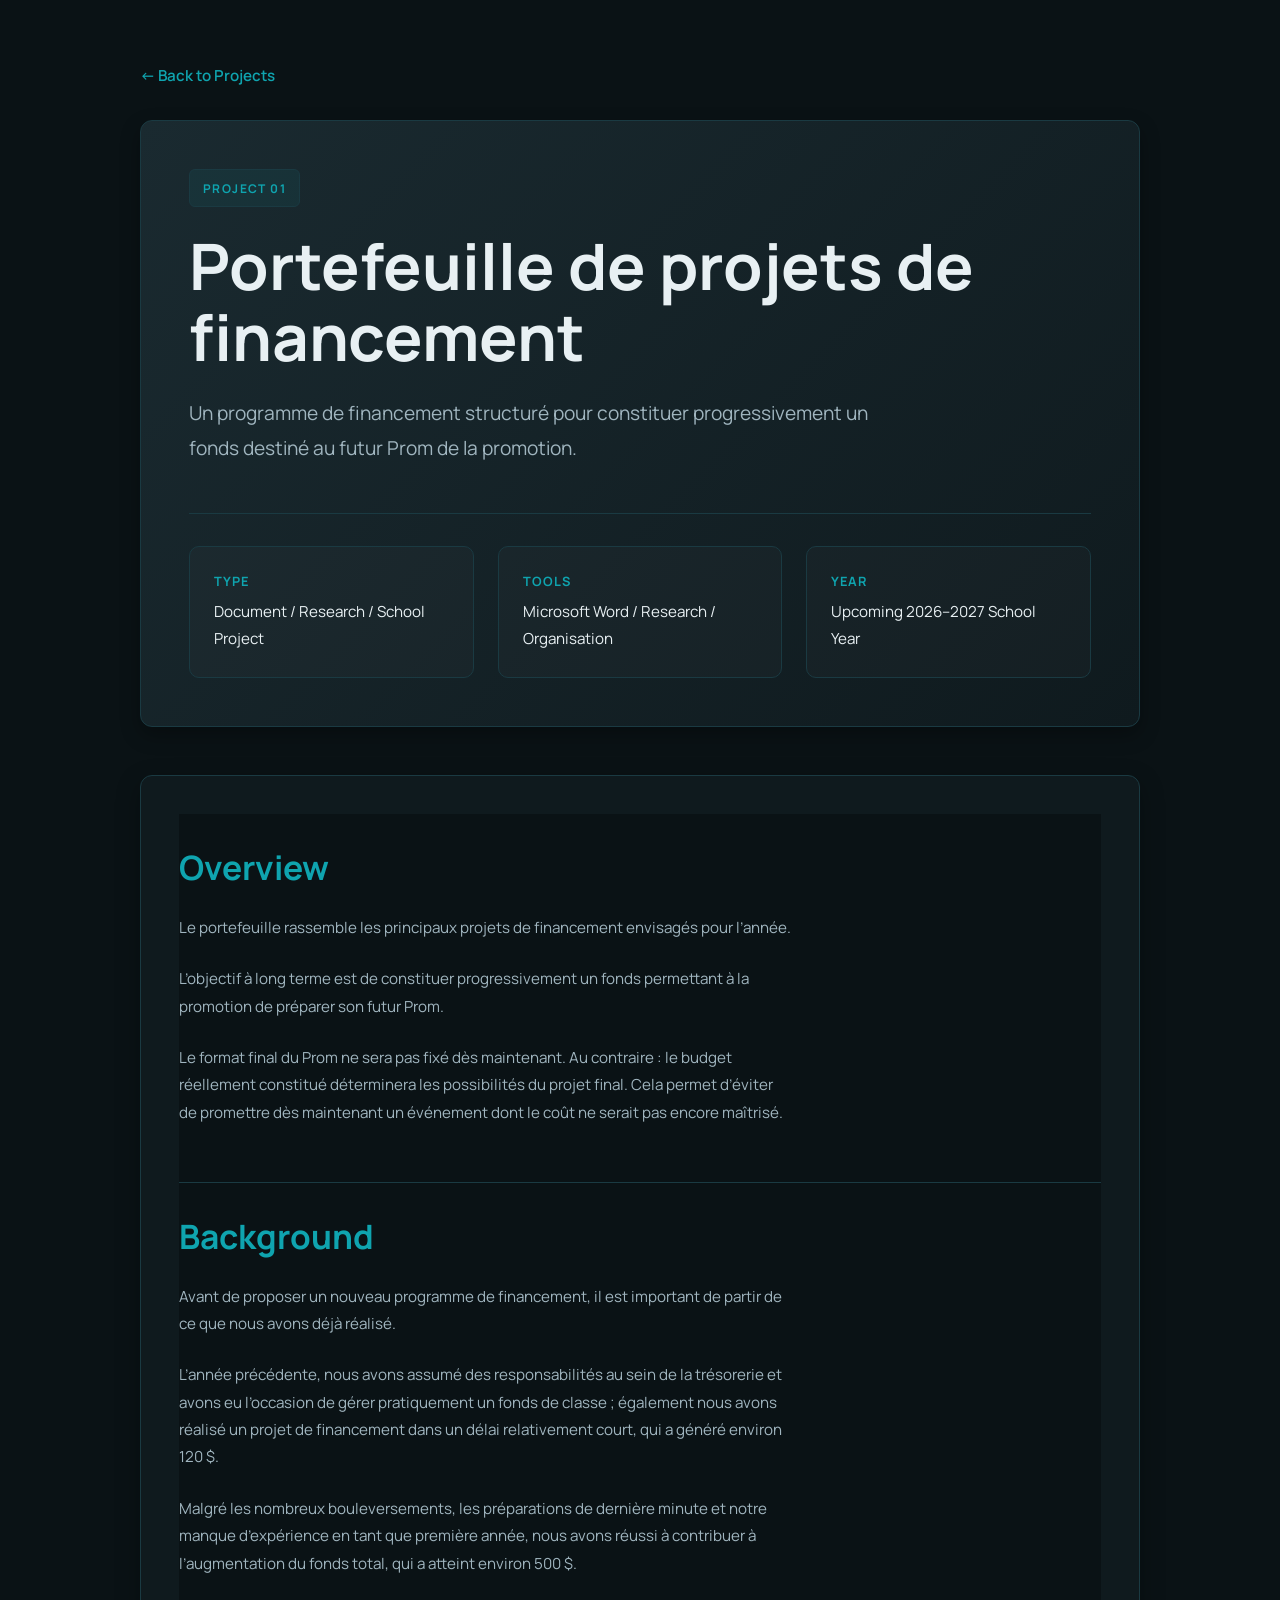
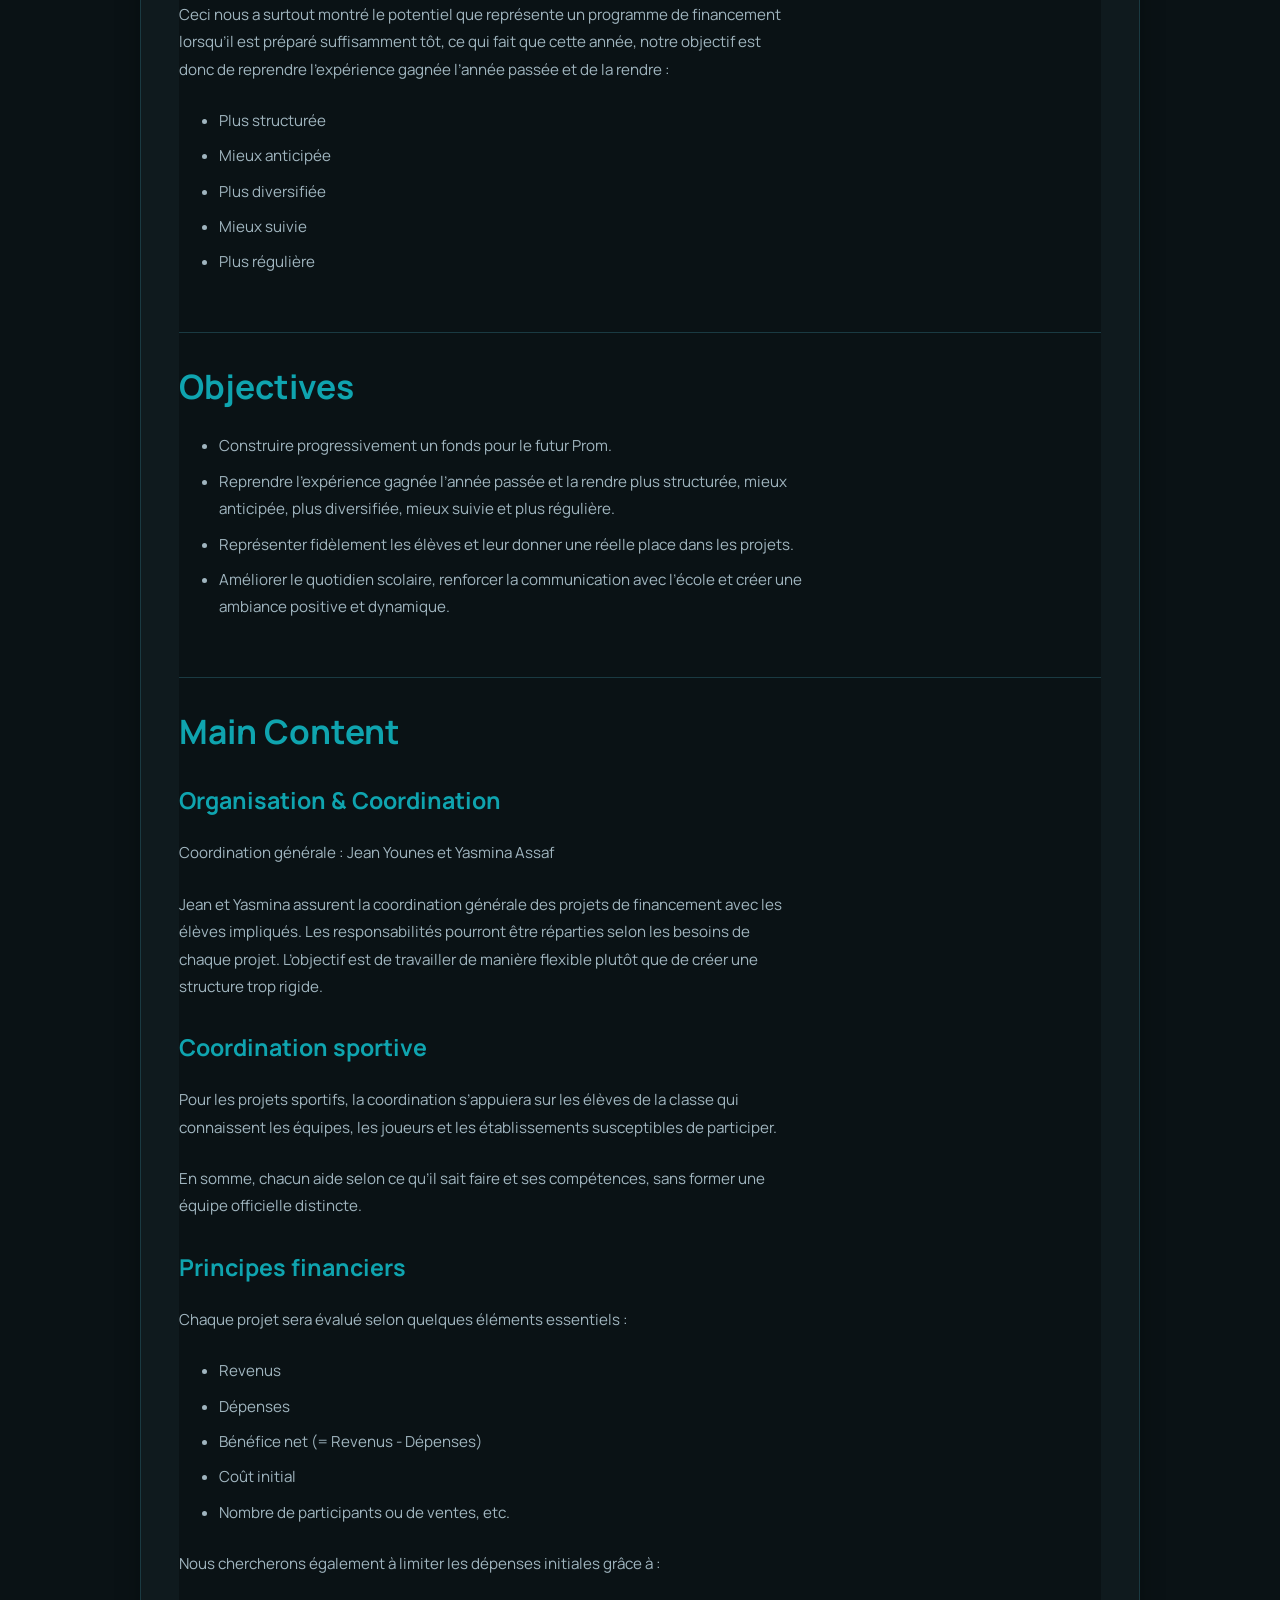
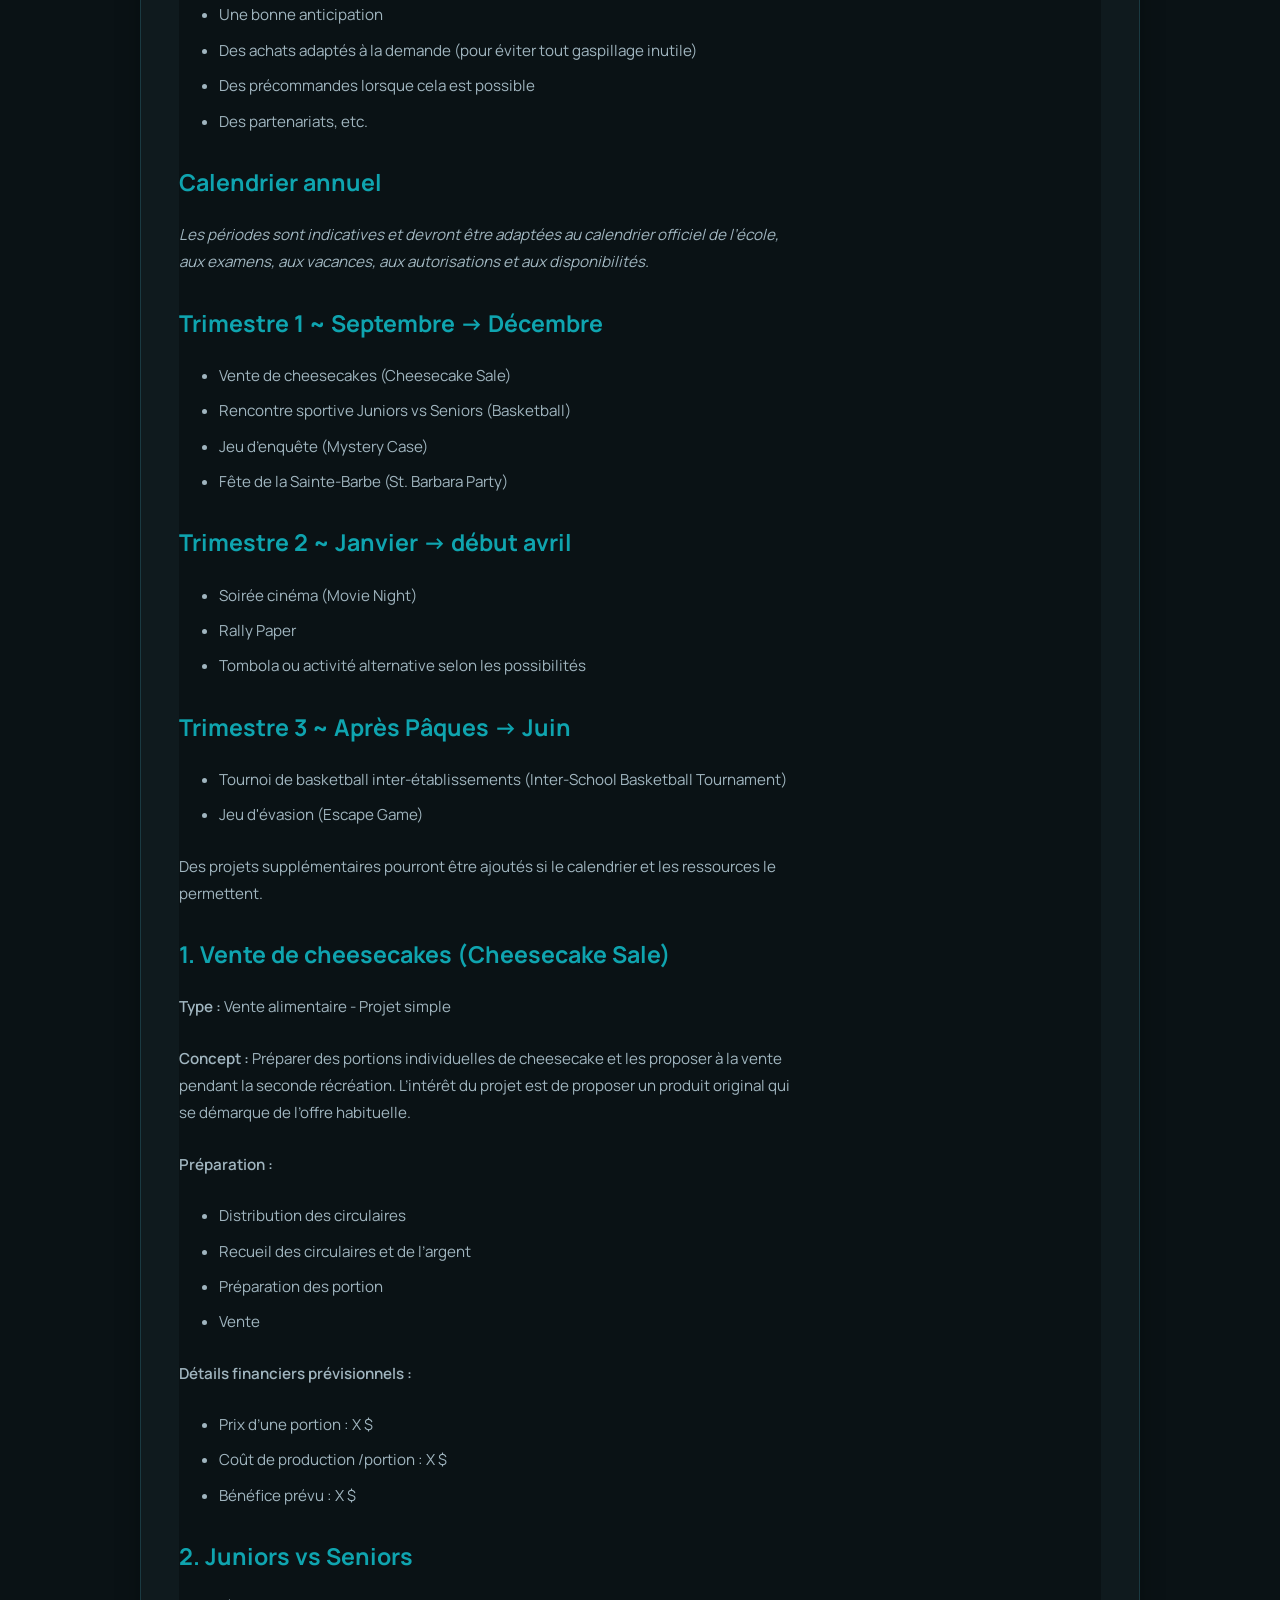
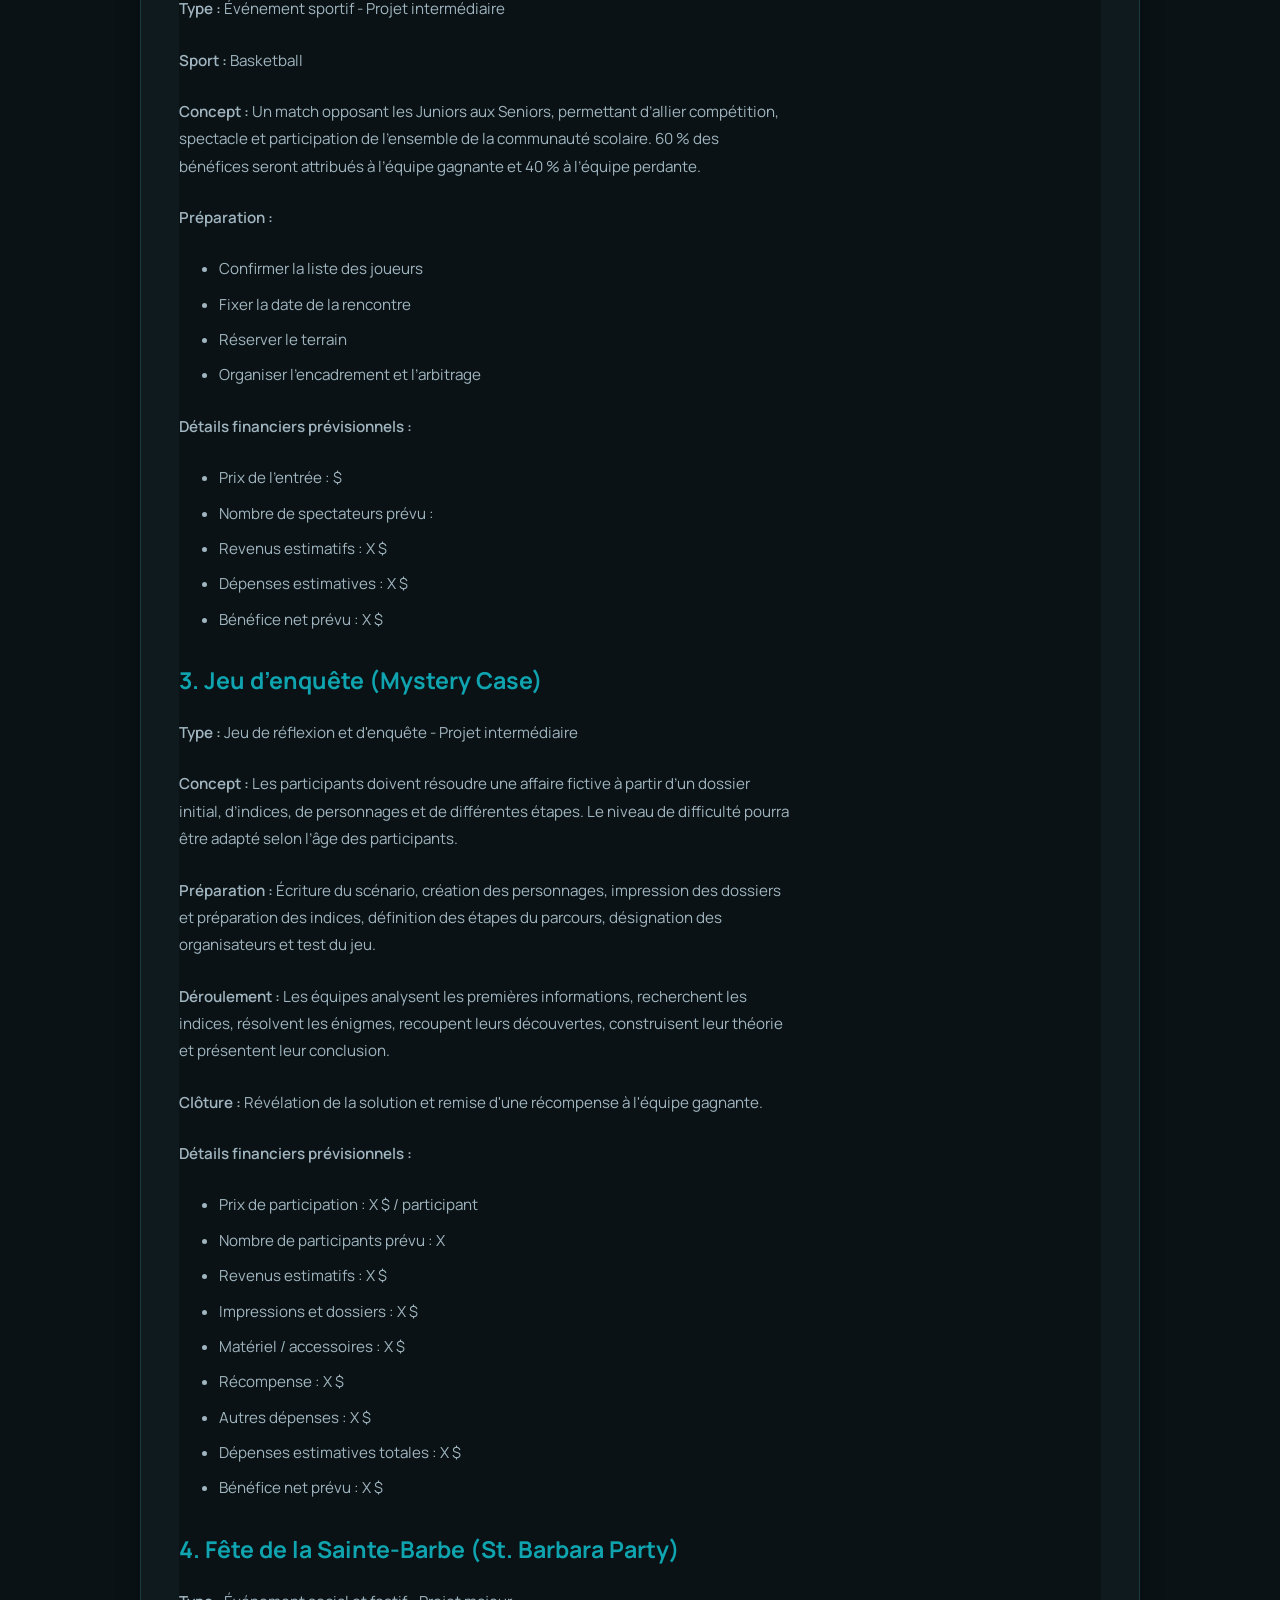
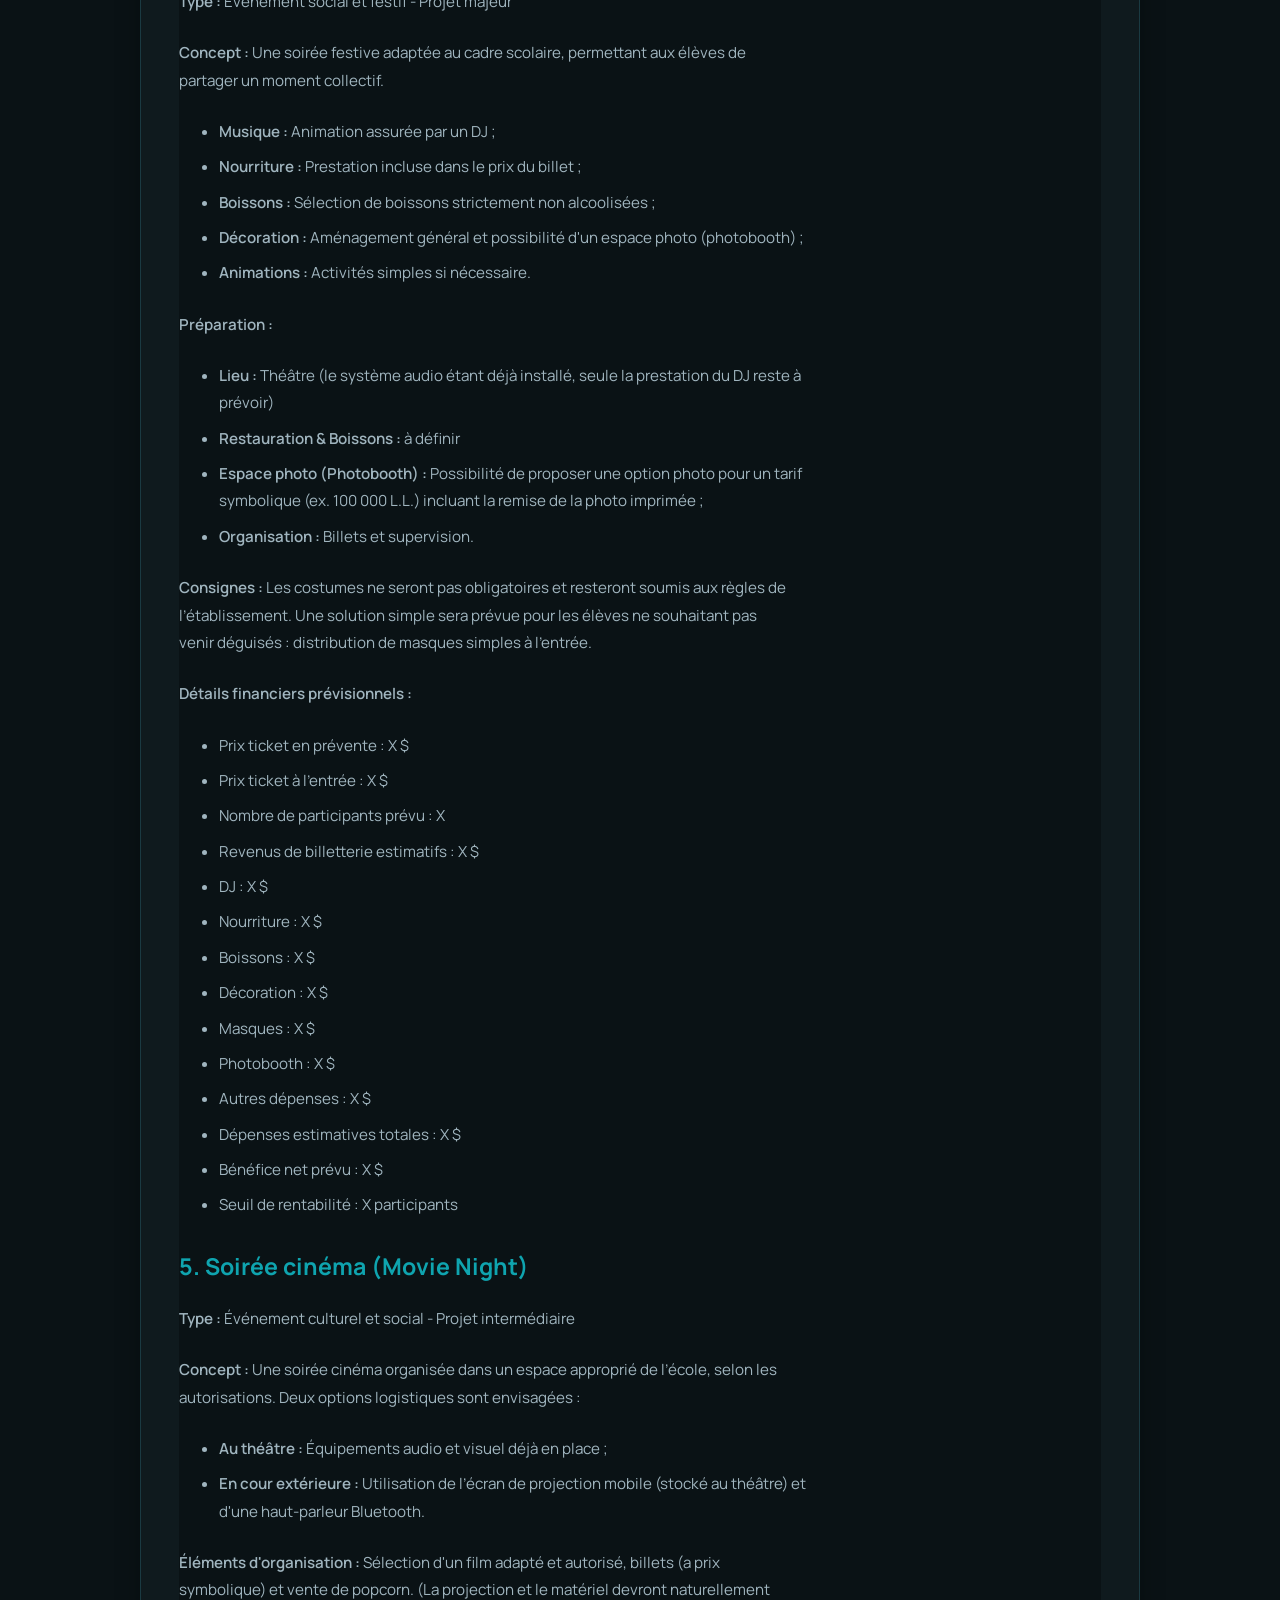
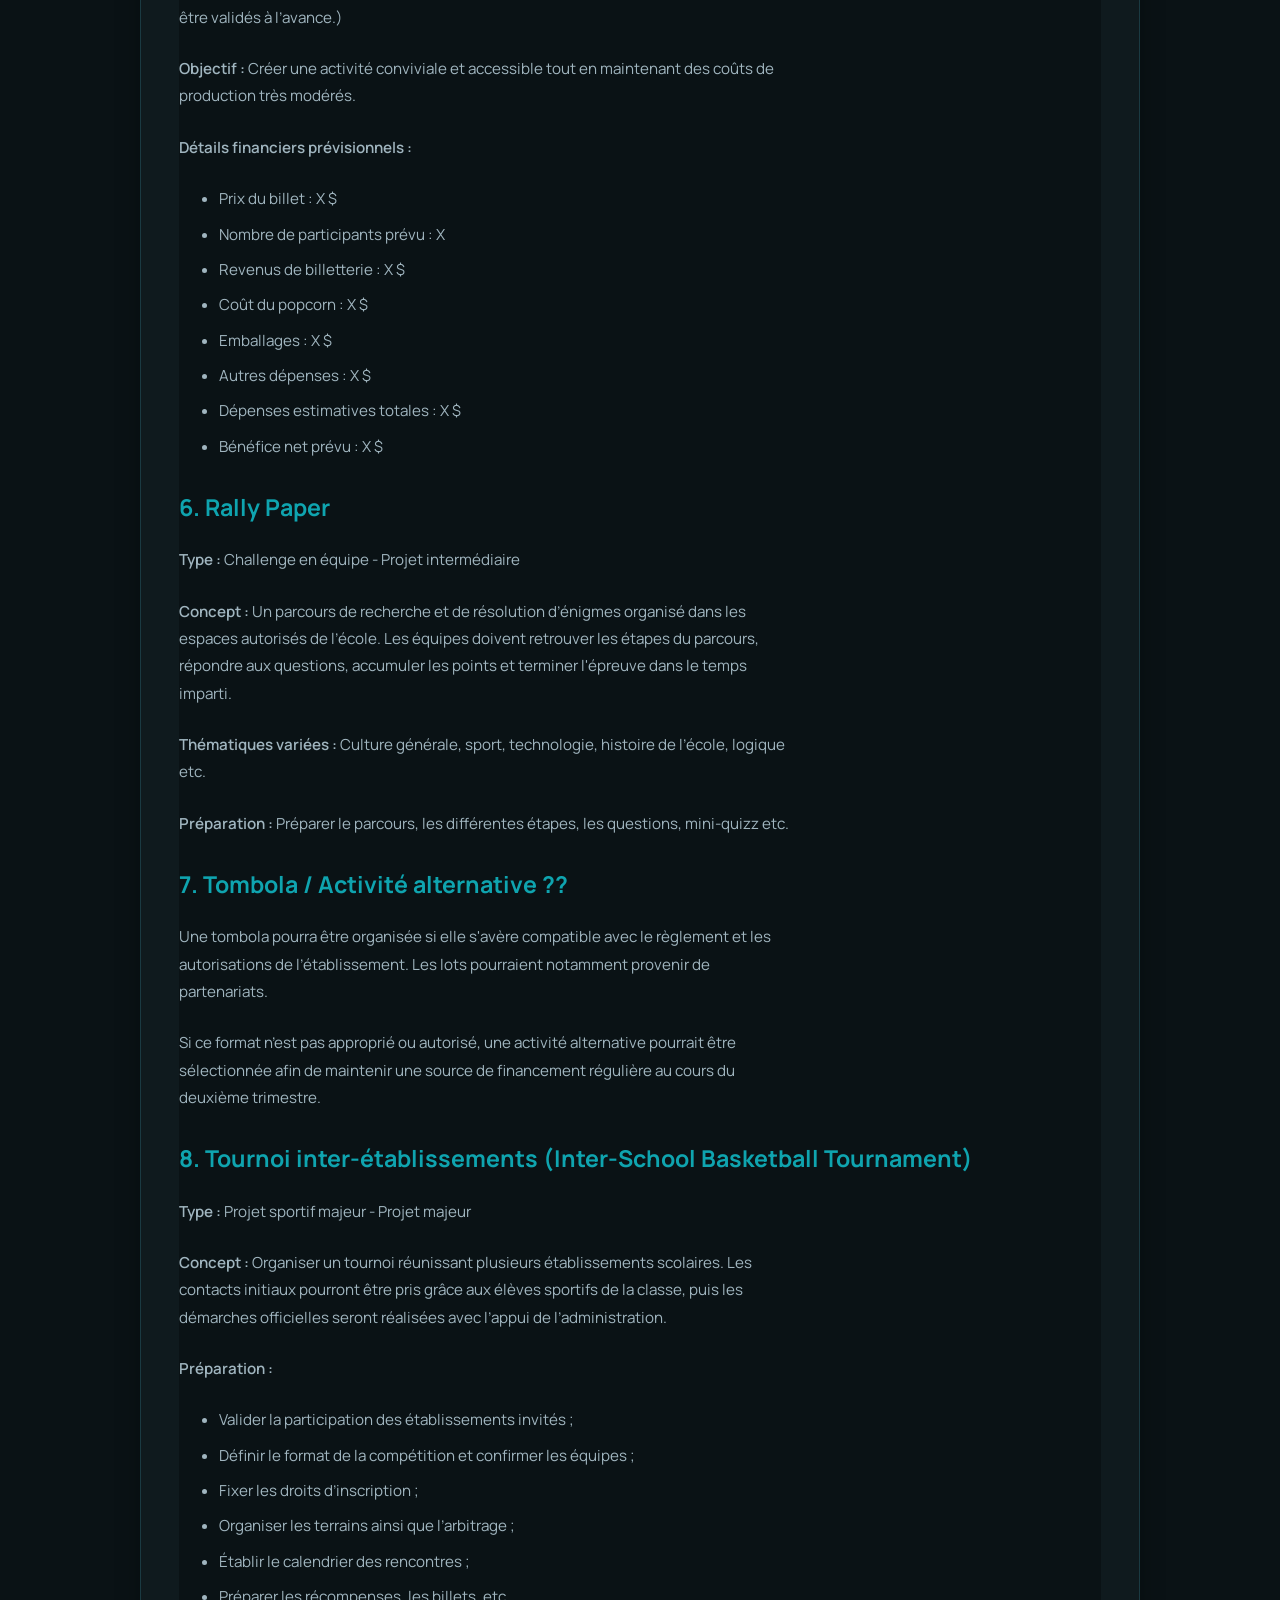
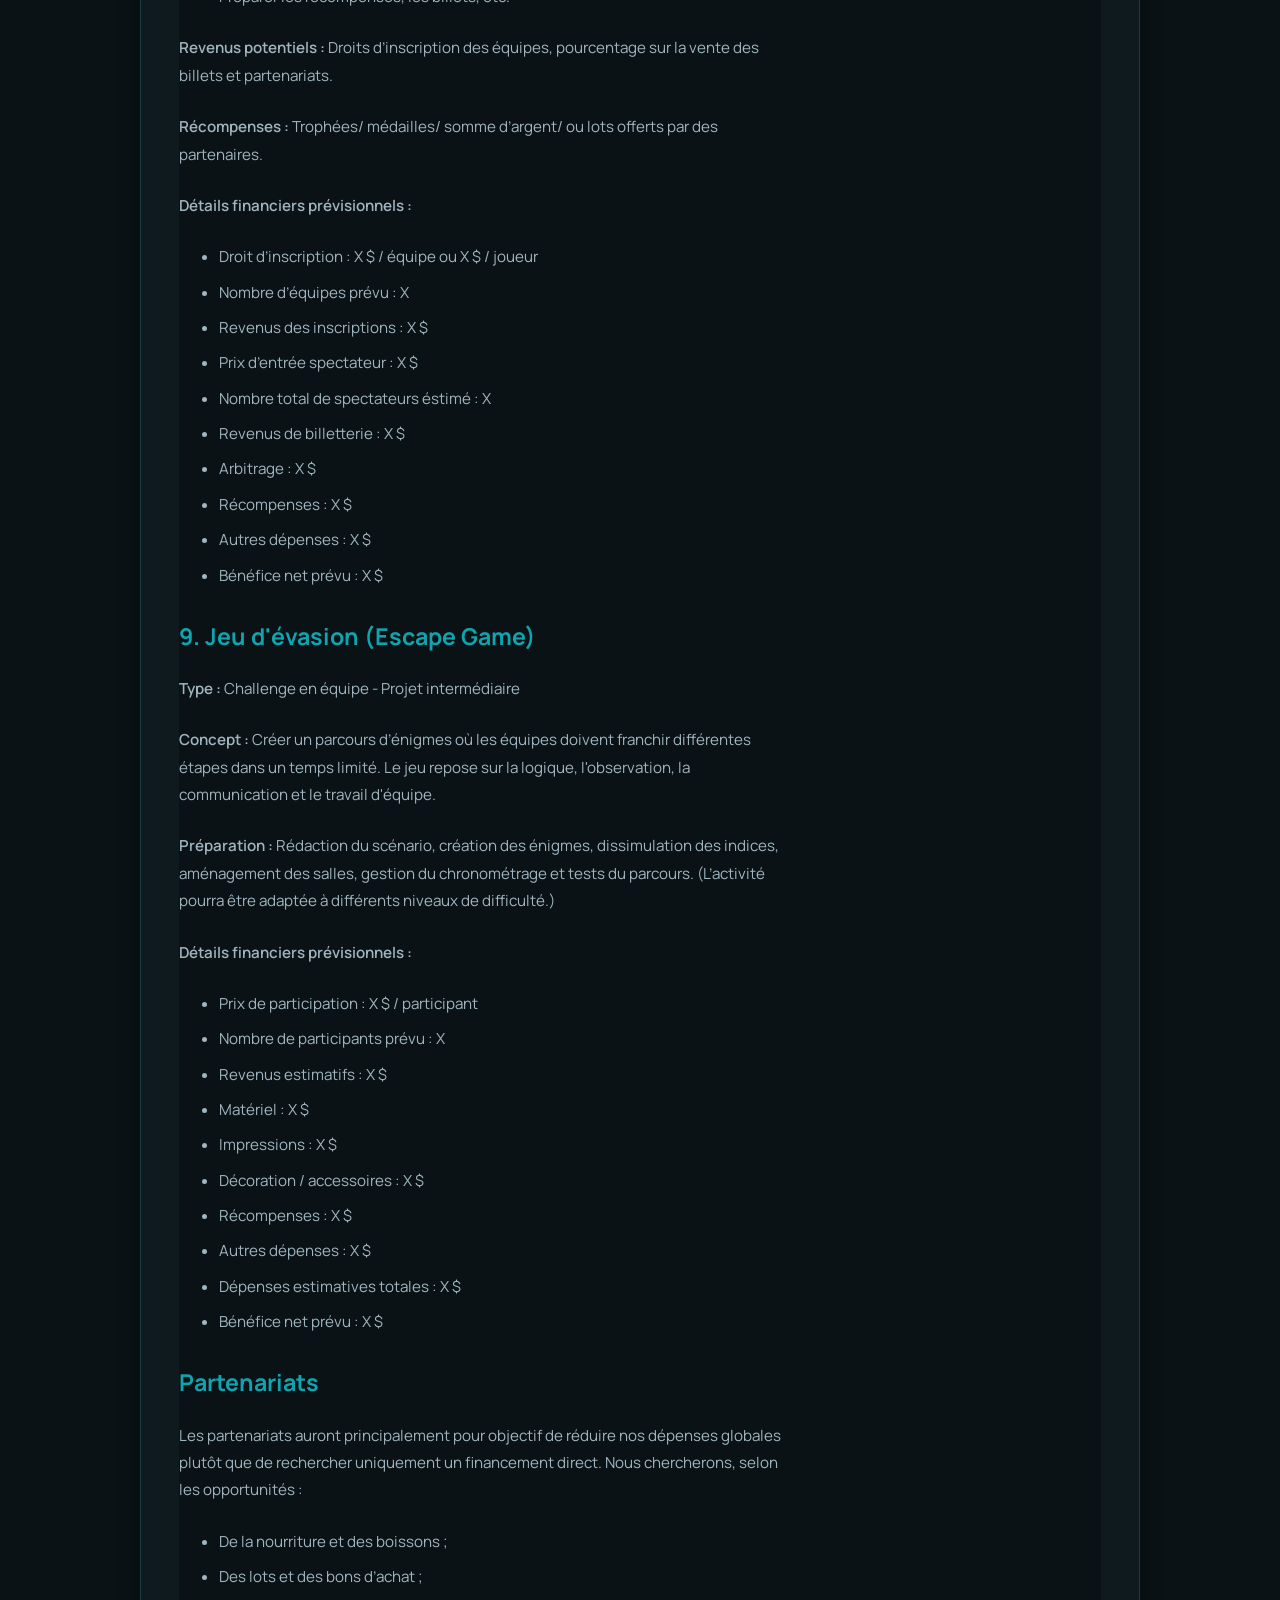
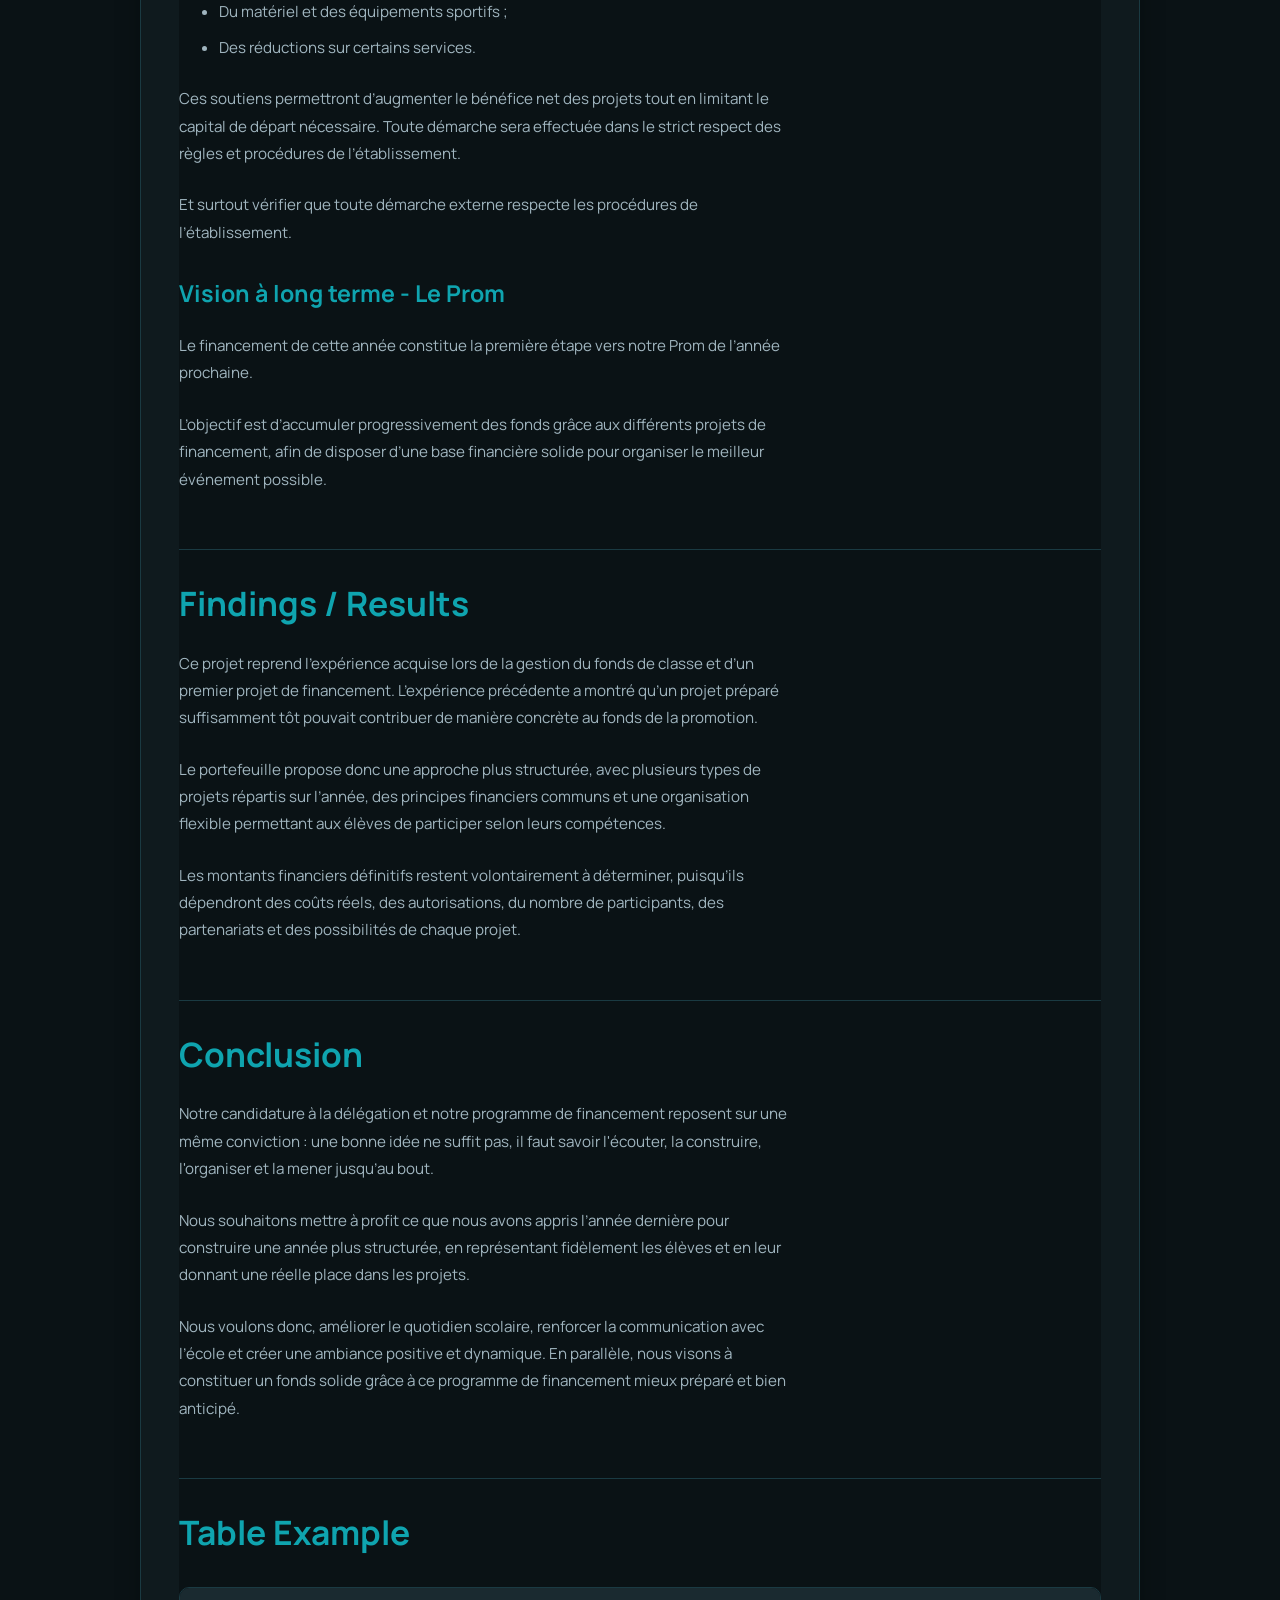
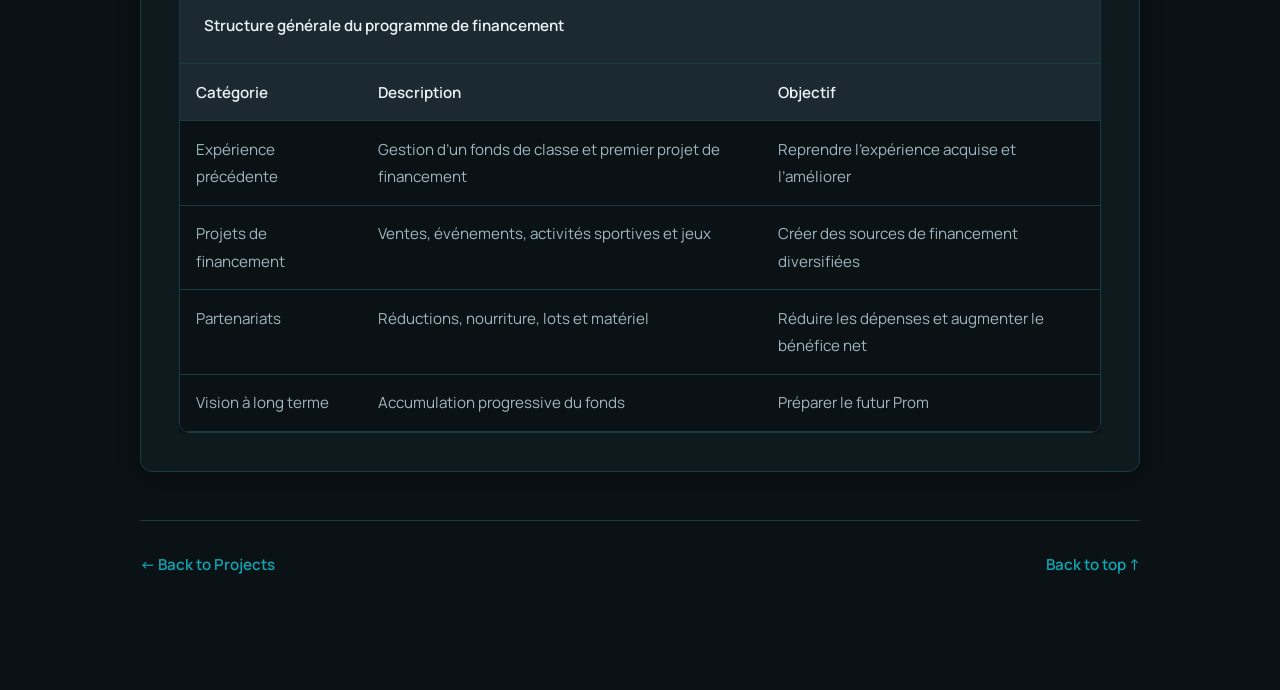
==== Projects/project1.html @ a128613b "Jean Younes Portfolio" ====
<!DOCTYPE html>
<html lang="en">
<head>
    <meta charset="UTF-8">
    <meta name="viewport" content="width=device-width, initial-scale=1.0">
    <meta name="description" content="Project 1 detail page for Jean Younes portfolio.">
    <title>Project 1 | Jean Younes</title>

    <link rel="preconnect" href="https://fonts.googleapis.com">
    <link rel="preconnect" href="https://fonts.gstatic.com" crossorigin>
    <link href="https://fonts.googleapis.com/css2?family=Manrope:wght@400;500;600;700&display=swap" rel="stylesheet">

    <link rel="stylesheet" href="../style.css">
</head>
<body>
<main class="project-page">
        <div class="project-shell">
            <nav class="project-page-nav" aria-label="Back to project list">
                <a href="../index.html#projects">← Back to Projects</a>
            </nav>

        <header class="project-header">
            <p class="project-kicker">PROJECT 01</p>
            <h1>Portefeuille de projets de financement</h1>
            <p class="project-subtitle">Un programme de financement structuré pour constituer progressivement un fonds destiné au futur Prom de la promotion.</p>

            <dl class="project-meta" aria-label="Project metadata">
                <div class="project-meta-item">
                    <dt>Type</dt>
                    <dd>Document / Research / School Project</dd>
                </div>
                <div class="project-meta-item">
                    <dt>Tools</dt>
                    <dd>Microsoft Word / Research / Organisation</dd>
                </div>
                <div class="project-meta-item">
                    <dt>Year</dt>
                    <dd>Upcoming 2026–2027 School Year</dd>
                </div>
            </dl>
        </header>

<main>
        <article class="project-article" aria-label="Project details">
            <section class="project-section">
                <h2>Overview</h2>
                <p>Le portefeuille rassemble les principaux projets de financement envisagés pour l’année.</p>
                <p>L’objectif à long terme est de constituer progressivement un fonds permettant à la promotion de préparer son futur Prom.</p>
                <p>Le format final du Prom ne sera pas fixé dès maintenant. Au contraire : le budget réellement constitué déterminera les possibilités du projet final. Cela permet d’éviter de promettre dès maintenant un événement dont le coût ne serait pas encore maîtrisé.</p>
            </section>

            <section class="project-section">
                <h2>Background</h2>
                <p>Avant de proposer un nouveau programme de financement, il est important de partir de ce que nous avons déjà réalisé.</p>
                <p>L’année précédente, nous avons assumé des responsabilités au sein de la trésorerie et avons eu l’occasion de gérer pratiquement un fonds de classe ; également nous avons réalisé un projet de financement dans un délai relativement court, qui a généré environ 120 $.</p>
                <p>Malgré les nombreux bouleversements, les préparations de dernière minute et notre manque d’expérience en tant que première année, nous avons réussi à contribuer à l’augmentation du fonds total, qui a atteint environ 500 $.</p>
                <p>Ceci nous a surtout montré le potentiel que représente un programme de financement lorsqu’il est préparé suffisamment tôt, ce qui fait que cette année, notre objectif est donc de reprendre l’expérience gagnée l’année passée et de la rendre :</p>
                <ul>
                    <li>Plus structurée</li>
                    <li>Mieux anticipée</li>
                    <li>Plus diversifiée</li>
                    <li>Mieux suivie</li>
                    <li>Plus régulière</li>
                </ul>
            </section>

            <section class="project-section">
                <h2>Objectives</h2>
                <ul>
                    <li>Construire progressivement un fonds pour le futur Prom.</li>
                    <li>Reprendre l’expérience gagnée l’année passée et la rendre plus structurée, mieux anticipée, plus diversifiée, mieux suivie et plus régulière.</li>
                    <li>Représenter fidèlement les élèves et leur donner une réelle place dans les projets.</li>
                    <li>Améliorer le quotidien scolaire, renforcer la communication avec l’école et créer une ambiance positive et dynamique.</li>
                </ul>
            </section>

            <section class="project-section project-section-large">
                <h2>Main Content</h2>

                <h3>Organisation & Coordination</h3>
                <p>Coordination générale : Jean Younes et Yasmina Assaf</p>
                <p>Jean et Yasmina assurent la coordination générale des projets de financement avec les élèves impliqués. Les responsabilités pourront être réparties selon les besoins de chaque projet. L’objectif est de travailler de manière flexible plutôt que de créer une structure trop rigide.</p>

                <h3>Coordination sportive</h3>
                <p>Pour les projets sportifs, la coordination s’appuiera sur les élèves de la classe qui connaissent les équipes, les joueurs et les établissements susceptibles de participer.</p>
                <p>En somme, chacun aide selon ce qu’il sait faire et ses compétences, sans former une équipe officielle distincte.</p>

                <h3>Principes financiers</h3>
                <p>Chaque projet sera évalué selon quelques éléments essentiels :</p>
                <ul>
                    <li>Revenus</li>
                    <li>Dépenses</li>
                    <li>Bénéfice net (= Revenus - Dépenses)</li>
                    <li>Coût initial</li>
                    <li>Nombre de participants ou de ventes, etc.</li>
                </ul>

                <p>Nous chercherons également à limiter les dépenses initiales grâce à :</p>
                <ul>
                    <li>Une bonne anticipation</li>
                    <li>Des achats adaptés à la demande (pour éviter tout gaspillage inutile)</li>
                    <li>Des précommandes lorsque cela est possible</li>
                    <li>Des partenariats, etc.</li>
                </ul>

                <h3>Calendrier annuel</h3>
                <p><em>Les périodes sont indicatives et devront être adaptées au calendrier officiel de l’école, aux examens, aux vacances, aux autorisations et aux disponibilités.</em></p>

                <h3>Trimestre 1 ~ Septembre → Décembre</h3>
                <ul>
                    <li>Vente de cheesecakes (Cheesecake Sale)</li>
                    <li>Rencontre sportive Juniors vs Seniors (Basketball)</li>
                    <li>Jeu d’enquête (Mystery Case)</li>
                    <li>Fête de la Sainte-Barbe (St. Barbara Party)</li>
                </ul>

                <h3>Trimestre 2 ~ Janvier → début avril</h3>
                <ul>
                    <li>Soirée cinéma (Movie Night)</li>
                    <li>Rally Paper</li>
                    <li>Tombola ou activité alternative selon les possibilités</li>
                </ul>

                <h3>Trimestre 3 ~ Après Pâques → Juin</h3>
                <ul>
                    <li>Tournoi de basketball inter-établissements (Inter-School Basketball Tournament)</li>
                    <li>Jeu d'évasion (Escape Game)</li>
                </ul>

                <p>Des projets supplémentaires pourront être ajoutés si le calendrier et les ressources le permettent.</p>

                <h3>1. Vente de cheesecakes (Cheesecake Sale)</h3>
                <p><strong>Type :</strong> Vente alimentaire - Projet simple</p>
                <p><strong>Concept :</strong> Préparer des portions individuelles de cheesecake et les proposer à la vente pendant la seconde récréation. L’intérêt du projet est de proposer un produit original qui se démarque de l’offre habituelle.</p>

                <p><strong>Préparation :</strong></p>
                <ul>
                    <li>Distribution des circulaires</li>
                    <li>Recueil des circulaires et de l’argent</li>
                    <li>Préparation des portion</li>
                    <li>Vente</li>
                </ul>

                <p><strong>Détails financiers prévisionnels :</strong></p>
                <ul>
                    <li>Prix d’une portion : X $</li>
                    <li>Coût de production /portion : X $</li>
                    <li>Bénéfice prévu : X $</li>
                </ul>

                <h3>2. Juniors vs Seniors</h3>
                <p><strong>Type :</strong> Événement sportif - Projet intermédiaire</p>
                <p><strong>Sport :</strong> Basketball</p>
                <p><strong>Concept :</strong> Un match opposant les Juniors aux Seniors, permettant d’allier compétition, spectacle et participation de l’ensemble de la communauté scolaire. 60 % des bénéfices seront attribués à l’équipe gagnante et 40 % à l’équipe perdante.</p>

                <p><strong>Préparation :</strong></p>
                <ul>
                    <li>Confirmer la liste des joueurs</li>
                    <li>Fixer la date de la rencontre</li>
                    <li>Réserver le terrain</li>
                    <li>Organiser l’encadrement et l’arbitrage</li>
                </ul>

                <p><strong>Détails financiers prévisionnels :</strong></p>
                <ul>
                    <li>Prix de l’entrée : $</li>
                    <li>Nombre de spectateurs prévu :</li>
                    <li>Revenus estimatifs : X $</li>
                    <li>Dépenses estimatives : X $</li>
                    <li>Bénéfice net prévu : X $</li>
                </ul>

                <h3>3. Jeu d’enquête (Mystery Case)</h3>
                <p><strong>Type :</strong> Jeu de réflexion et d'enquête - Projet intermédiaire</p>
                <p><strong>Concept :</strong> Les participants doivent résoudre une affaire fictive à partir d’un dossier initial, d’indices, de personnages et de différentes étapes. Le niveau de difficulté pourra être adapté selon l’âge des participants.</p>
                <p><strong>Préparation :</strong> Écriture du scénario, création des personnages, impression des dossiers et préparation des indices, définition des étapes du parcours, désignation des organisateurs et test du jeu.</p>
                <p><strong>Déroulement :</strong> Les équipes analysent les premières informations, recherchent les indices, résolvent les énigmes, recoupent leurs découvertes, construisent leur théorie et présentent leur conclusion.</p>
                <p><strong>Clôture :</strong> Révélation de la solution et remise d'une récompense à l'équipe gagnante.</p>

                <p><strong>Détails financiers prévisionnels :</strong></p>
                <ul>
                    <li>Prix de participation : X $ / participant</li>
                    <li>Nombre de participants prévu : X</li>
                    <li>Revenus estimatifs : X $</li>
                    <li>Impressions et dossiers : X $</li>
                    <li>Matériel / accessoires : X $</li>
                    <li>Récompense : X $</li>
                    <li>Autres dépenses : X $</li>
                    <li>Dépenses estimatives totales : X $</li>
                    <li>Bénéfice net prévu : X $</li>
                </ul>

                <h3>4. Fête de la Sainte-Barbe (St. Barbara Party)</h3>
                <p><strong>Type :</strong> Événement social et festif - Projet majeur</p>
                <p><strong>Concept :</strong> Une soirée festive adaptée au cadre scolaire, permettant aux élèves de partager un moment collectif.</p>
                <ul>
                    <li><strong>Musique :</strong> Animation assurée par un DJ ;</li>
                    <li><strong>Nourriture :</strong> Prestation incluse dans le prix du billet ;</li>
                    <li><strong>Boissons :</strong> Sélection de boissons strictement non alcoolisées ;</li>
                    <li><strong>Décoration :</strong> Aménagement général et possibilité d'un espace photo (photobooth) ;</li>
                    <li><strong>Animations :</strong> Activités simples si nécessaire.</li>
                </ul>

                <p><strong>Préparation :</strong></p>
                <ul>
                    <li><strong>Lieu :</strong> Théâtre (le système audio étant déjà installé, seule la prestation du DJ reste à prévoir)</li>
                    <li><strong>Restauration & Boissons :</strong> à définir</li>
                    <li><strong>Espace photo (Photobooth) :</strong> Possibilité de proposer une option photo pour un tarif symbolique (ex. 100 000 L.L.) incluant la remise de la photo imprimée ;</li>
                    <li><strong>Organisation :</strong> Billets et supervision.</li>
                </ul>

                <p><strong>Consignes :</strong> Les costumes ne seront pas obligatoires et resteront soumis aux règles de l’établissement. Une solution simple sera prévue pour les élèves ne souhaitant pas venir déguisés : distribution de masques simples à l’entrée.</p>

                <p><strong>Détails financiers prévisionnels :</strong></p>
                <ul>
                    <li>Prix ticket en prévente : X $</li>
                    <li>Prix ticket à l’entrée : X $</li>
                    <li>Nombre de participants prévu : X</li>
                    <li>Revenus de billetterie estimatifs : X $</li>
                    <li>DJ : X $</li>
                    <li>Nourriture : X $</li>
                    <li>Boissons : X $</li>
                    <li>Décoration : X $</li>
                    <li>Masques : X $</li>
                    <li>Photobooth : X $</li>
                    <li>Autres dépenses : X $</li>
                    <li>Dépenses estimatives totales : X $</li>
                    <li>Bénéfice net prévu : X $</li>
                    <li>Seuil de rentabilité : X participants</li>
                </ul>

                <h3>5. Soirée cinéma (Movie Night)</h3>
                <p><strong>Type :</strong> Événement culturel et social - Projet intermédiaire</p>
                <p><strong>Concept :</strong> Une soirée cinéma organisée dans un espace approprié de l’école, selon les autorisations. Deux options logistiques sont envisagées :</p>
                <ul>
                    <li><strong>Au théâtre :</strong> Équipements audio et visuel déjà en place ;</li>
                    <li><strong>En cour extérieure :</strong> Utilisation de l’écran de projection mobile (stocké au théâtre) et d'une haut-parleur Bluetooth.</li>
                </ul>
                <p><strong>Éléments d'organisation :</strong> Sélection d'un film adapté et autorisé, billets (a prix symbolique) et vente de popcorn. (La projection et le matériel devront naturellement être validés à l’avance.)</p>
                <p><strong>Objectif :</strong> Créer une activité conviviale et accessible tout en maintenant des coûts de production très modérés.</p>

                <p><strong>Détails financiers prévisionnels :</strong></p>
                <ul>
                    <li>Prix du billet : X $</li>
                    <li>Nombre de participants prévu : X</li>
                    <li>Revenus de billetterie : X $</li>
                    <li>Coût du popcorn : X $</li>
                    <li>Emballages : X $</li>
                    <li>Autres dépenses : X $</li>
                    <li>Dépenses estimatives totales : X $</li>
                    <li>Bénéfice net prévu : X $</li>
                </ul>

                <h3>6. Rally Paper</h3>
                <p><strong>Type :</strong> Challenge en équipe - Projet intermédiaire</p>
                <p><strong>Concept :</strong> Un parcours de recherche et de résolution d’énigmes organisé dans les espaces autorisés de l’école. Les équipes doivent retrouver les étapes du parcours, répondre aux questions, accumuler les points et terminer l'épreuve dans le temps imparti.</p>
                <p><strong>Thématiques variées :</strong> Culture générale, sport, technologie, histoire de l’école, logique etc.</p>
                <p><strong>Préparation :</strong> Préparer le parcours, les différentes étapes, les questions, mini-quizz etc.</p>

                <h3>7. Tombola / Activité alternative ??</h3>
                <p>Une tombola pourra être organisée si elle s'avère compatible avec le règlement et les autorisations de l’établissement. Les lots pourraient notamment provenir de partenariats.</p>
                <p>Si ce format n’est pas approprié ou autorisé, une activité alternative pourrait être sélectionnée afin de maintenir une source de financement régulière au cours du deuxième trimestre.</p>

                <h3>8. Tournoi inter-établissements (Inter-School Basketball Tournament)</h3>
                <p><strong>Type :</strong> Projet sportif majeur - Projet majeur</p>
                <p><strong>Concept :</strong> Organiser un tournoi réunissant plusieurs établissements scolaires. Les contacts initiaux pourront être pris grâce aux élèves sportifs de la classe, puis les démarches officielles seront réalisées avec l’appui de l’administration.</p>

                <p><strong>Préparation :</strong></p>
                <ul>
                    <li>Valider la participation des établissements invités ;</li>
                    <li>Définir le format de la compétition et confirmer les équipes ;</li>
                    <li>Fixer les droits d’inscription ;</li>
                    <li>Organiser les terrains ainsi que l’arbitrage ;</li>
                    <li>Établir le calendrier des rencontres ;</li>
                    <li>Préparer les récompenses, les billets, etc.</li>
                </ul>

                <p><strong>Revenus potentiels :</strong> Droits d’inscription des équipes, pourcentage sur la vente des billets et partenariats.</p>
                <p><strong>Récompenses :</strong> Trophées/ médailles/ somme d’argent/ ou lots offerts par des partenaires.</p>

                <p><strong>Détails financiers prévisionnels :</strong></p>
                <ul>
                    <li>Droit d’inscription : X $ / équipe ou X $ / joueur</li>
                    <li>Nombre d’équipes prévu : X</li>
                    <li>Revenus des inscriptions : X $</li>
                    <li>Prix d’entrée spectateur : X $</li>
                    <li>Nombre total de spectateurs éstimé : X</li>
                    <li>Revenus de billetterie : X $</li>
                    <li>Arbitrage : X $</li>
                    <li>Récompenses : X $</li>
                    <li>Autres dépenses : X $</li>
                    <li>Bénéfice net prévu : X $</li>
                </ul>

                <h3>9. Jeu d'évasion (Escape Game)</h3>
                <p><strong>Type :</strong> Challenge en équipe - Projet intermédiaire</p>
                <p><strong>Concept :</strong> Créer un parcours d’énigmes où les équipes doivent franchir différentes étapes dans un temps limité. Le jeu repose sur la logique, l'observation, la communication et le travail d'équipe.</p>
                <p><strong>Préparation :</strong> Rédaction du scénario, création des énigmes, dissimulation des indices, aménagement des salles, gestion du chronométrage et tests du parcours. (L’activité pourra être adaptée à différents niveaux de difficulté.)</p>

                <p><strong>Détails financiers prévisionnels :</strong></p>
                <ul>
                    <li>Prix de participation : X $ / participant</li>
                    <li>Nombre de participants prévu : X</li>
                    <li>Revenus estimatifs : X $</li>
                    <li>Matériel : X $</li>
                    <li>Impressions : X $</li>
                    <li>Décoration / accessoires : X $</li>
                    <li>Récompenses : X $</li>
                    <li>Autres dépenses : X $</li>
                    <li>Dépenses estimatives totales : X $</li>
                    <li>Bénéfice net prévu : X $</li>
                </ul>

                <h3>Partenariats</h3>
                <p>Les partenariats auront principalement pour objectif de réduire nos dépenses globales plutôt que de rechercher uniquement un financement direct. Nous chercherons, selon les opportunités :</p>
                <ul>
                    <li>De la nourriture et des boissons ;</li>
                    <li>Des lots et des bons d’achat ;</li>
                    <li>Du matériel et des équipements sportifs ;</li>
                    <li>Des réductions sur certains services.</li>
                </ul>

                <p>Ces soutiens permettront d’augmenter le bénéfice net des projets tout en limitant le capital de départ nécessaire. Toute démarche sera effectuée dans le strict respect des règles et procédures de l’établissement.</p>
                <p>Et surtout vérifier que toute démarche externe respecte les procédures de l’établissement.</p>

                <h3>Vision à long terme - Le Prom</h3>
                <p>Le financement de cette année constitue la première étape vers notre Prom de l’année prochaine.</p>
                <p>L’objectif est d’accumuler progressivement des fonds grâce aux différents projets de financement, afin de disposer d’une base financière solide pour organiser le meilleur événement possible.</p>
            </section>

            <section class="project-section">
                <h2>Findings / Results</h2>
                <p>Ce projet reprend l’expérience acquise lors de la gestion du fonds de classe et d’un premier projet de financement. L’expérience précédente a montré qu’un projet préparé suffisamment tôt pouvait contribuer de manière concrète au fonds de la promotion.</p>
                <p>Le portefeuille propose donc une approche plus structurée, avec plusieurs types de projets répartis sur l’année, des principes financiers communs et une organisation flexible permettant aux élèves de participer selon leurs compétences.</p>
                <p>Les montants financiers définitifs restent volontairement à déterminer, puisqu’ils dépendront des coûts réels, des autorisations, du nombre de participants, des partenariats et des possibilités de chaque projet.</p>
            </section>

            <section class="project-section">
                <h2>Conclusion</h2>
                <p>Notre candidature à la délégation et notre programme de financement reposent sur une même conviction : une bonne idée ne suffit pas, il faut savoir l'écouter, la construire, l'organiser et la mener jusqu’au bout.</p>
                <p>Nous souhaitons mettre à profit ce que nous avons appris l’année dernière pour construire une année plus structurée, en représentant fidèlement les élèves et en leur donnant une réelle place dans les projets.</p>
                <p>Nous voulons donc, améliorer le quotidien scolaire, renforcer la communication avec l’école et créer une ambiance positive et dynamique. En parallèle, nous visons à constituer un fonds solide grâce à ce programme de financement mieux préparé et bien anticipé.</p>
            </section>

            <section class="project-section">
                <h2>Table Example</h2>
                <div class="project-table-wrap" role="region" aria-label="Project table example">
                    <table>
                        <caption>Structure générale du programme de financement</caption>
                        <thead>
                            <tr>
                                <th>Catégorie</th>
                                <th>Description</th>
                                <th>Objectif</th>
                            </tr>
                        </thead>
                        <tbody>
                            <tr>
                                <td>Expérience précédente</td>
                                <td>Gestion d’un fonds de classe et premier projet de financement</td>
                                <td>Reprendre l’expérience acquise et l’améliorer</td>
                            </tr>
                            <tr>
                                <td>Projets de financement</td>
                                <td>Ventes, événements, activités sportives et jeux</td>
                                <td>Créer des sources de financement diversifiées</td>
                            </tr>
                            <tr>
                                <td>Partenariats</td>
                                <td>Réductions, nourriture, lots et matériel</td>
                                <td>Réduire les dépenses et augmenter le bénéfice net</td>
                            </tr>
                            <tr>
                                <td>Vision à long terme</td>
                                <td>Accumulation progressive du fonds</td>
                                <td>Préparer le futur Prom</td>
                            </tr>
                        </tbody>
                    </table>
                </div>
            </section>
        </article>

        <nav class="project-footer-nav" aria-label="Project footer navigation">
            <a href="../index.html#projects">← Back to Projects</a>
            <a href="#top" class="project-top-link">Back to top ↑</a>
        </nav>
    </div>
</main>
</body>
</html>
---- style.css ----
/* ============================================================================
   PORTFOLIO STYLESHEET
   Clean, responsive, intentionally designed CSS
   Dark mode first, with light mode available
   ============================================================================ */

/* ============================================================================
   1. CSS VARIABLES - DARK MODE (DEFAULT)
   ============================================================================ */

:root {
    /* Colors - Color Palette */
    --color-deep-teal: #003135;
    --color-dark-teal: #024950;
    --color-terracotta: #964734;
    --color-bright-teal: #0fa4af;
    --color-pale-blue: #afdde5;
    --color-white: #ffffff;

    /* Semantic Colors - Dark Mode (Default) */
    --color-background: #0a1215;
    --color-surface: #0f1a1e;
    --color-surface-alt: #1a2a30;
    --color-text: #e8f0f3;
    --color-text-muted: #a0b5bf;
    --color-primary: var(--color-bright-teal);
    --color-secondary: var(--color-dark-teal);
    --color-accent: var(--color-bright-teal);
    --color-accent-alt: var(--color-terracotta);
    --color-border: #1a3a42;
    --color-shadow: rgba(0, 0, 0, 0.3);

    /* Helper Colors */
    --color-primary-light: #1a4a55;
    --color-accent-light: #1a5a65;

    /* Typography */
    --font-family: 'Manrope', -apple-system, BlinkMacSystemFont, 'Segoe UI', sans-serif;
    --font-weight-regular: 400;
    --font-weight-medium: 500;
    --font-weight-semi: 600;
    --font-weight-bold: 700;

    --line-height-tight: 1.3;
    --line-height-normal: 1.6;
    --line-height-relaxed: 1.8;

    /* Spacing */
    --space-xs: 0.5rem;
    --space-sm: 1rem;
    --space-md: 1.5rem;
    --space-lg: 2rem;
    --space-xl: 3rem;
    --space-2xl: 4rem;
    --space-3xl: 5rem;

    /* Border Radius */
    --radius-sm: 6px;
    --radius-md: 10px;
    --radius-lg: 12px;

    /* Layout */
    --max-width-content: 1400px;
    --max-width-narrow: 700px;
    --container-padding: clamp(1rem, 3vw, 2rem);

    /* Transitions */
    --transition-fast: 150ms ease-out;
    --transition-normal: 250ms ease-out;
}

/* Light Mode */
[data-theme="light"] {
    /* Semantic Colors - Light Mode */
    --color-background: #ffffff;
    --color-surface: #f5f7f9;
    --color-surface-alt: #eff3f6;
    --color-text: var(--color-deep-teal);
    --color-text-muted: #556b7f;
    --color-primary: var(--color-dark-teal);
    --color-secondary: var(--color-dark-teal);
    --color-accent: var(--color-bright-teal);
    --color-accent-alt: var(--color-terracotta);
    --color-border: #e0e8ef;
    --color-shadow: rgba(0, 49, 53, 0.08);

    /* Helper Colors */
    --color-primary-light: #e8f3f5;
    --color-accent-light: #d9eff2;
}

/* ============================================================================
   2. RESET & BASE STYLES
   ============================================================================ */

*,
*::before,
*::after {
    margin: 0;
    padding: 0;
    box-sizing: border-box;
}

html {
    scroll-behavior: smooth;
}

body {
    font-family: var(--font-family);
    font-size: clamp(0.95rem, 1vw, 1rem);
    line-height: var(--line-height-normal);
    color: var(--color-text);
    background-color: var(--color-background);
    transition: background-color var(--transition-normal), color var(--transition-normal);
    -webkit-font-smoothing: antialiased;
    -moz-osx-font-smoothing: grayscale;
}

/* ============================================================================
   2. RESET & BASE STYLES
   ============================================================================ */

*,
*::before,
*::after {
    margin: 0;
    padding: 0;
    box-sizing: border-box;
}

html {
    scroll-behavior: smooth;
}

body {
    font-family: var(--font-family);
    font-size: clamp(0.95rem, 1vw, 1rem);
    line-height: var(--line-height-normal);
    color: var(--color-text);
    background-color: var(--color-background);
    -webkit-font-smoothing: antialiased;
    -moz-osx-font-smoothing: grayscale;
}

/* ============================================================================
   3. TYPOGRAPHY
   ============================================================================ */

h1, h2, h3, h4, h5, h6 {
    font-weight: var(--font-weight-bold);
    line-height: var(--line-height-tight);
    margin-bottom: var(--space-md);
    color: var(--color-text);
}

h1 {
    font-size: clamp(1.5rem, 4vw, 2rem);
}

h2 {
    font-size: clamp(2rem, 5vw, 2.5rem);
    margin-bottom: var(--space-lg);
}

h3 {
    font-size: clamp(1.25rem, 2.5vw, 1.5rem);
}

p {
    margin-bottom: var(--space-md);
    color: var(--color-text-muted);
    line-height: var(--line-height-relaxed);
}

a {
    color: var(--color-accent);
    text-decoration: none;
    transition: color var(--transition-fast);
}

a:hover {
    color: var(--color-primary);
}

a:focus {
    outline: 2px solid var(--color-accent);
    outline-offset: 3px;
    border-radius: var(--radius-sm);
}

strong {
    font-weight: var(--font-weight-semi);
}

/* ============================================================================
   4. GLOBAL LAYOUT
   ============================================================================ */

main {
    width: 100%;
}

section {
    padding: clamp(3rem, 8vw, 5rem) var(--container-padding);
    width: 100%;
    background-color: var(--color-background);
}

/* Container for section content - wide with proper max-width */
section > div[class$="-container"] {
    width: 100%;
    max-width: var(--max-width-content);
    margin: 0 auto;
}

/* Section headings */
section > h2 {
    width: 100%;
    max-width: var(--max-width-content);
    margin: 0 auto clamp(2rem, 4vw, 3rem) auto;
    color: var(--color-text);
}

/* ============================================================================
   5. NAVBAR
   ============================================================================ */

.navbar {
    background-color: var(--color-background);
    border-bottom: 1px solid var(--color-border);
    position: sticky;
    top: 0;
    z-index: 1000;
    box-shadow: 0 1px 3px var(--color-shadow);
}

.navbar-container {
    max-width: var(--max-width-content);
    margin: 0 auto;
    padding: 1rem var(--container-padding);
    display: flex;
    justify-content: space-between;
    align-items: center;
    gap: var(--space-md);
}

.navbar-brand h1 {
    margin: 0;
    font-size: clamp(1.25rem, 2vw, 1.5rem);
    color: var(--color-text);
}

.nav-menu {
    display: flex;
    list-style: none;
    gap: var(--space-xl);
    align-items: center;
}

.nav-menu a {
    color: var(--color-text);
    font-weight: var(--font-weight-medium);
    font-size: 0.95rem;
    padding: var(--space-xs) var(--space-sm);
    border-radius: var(--radius-sm);
    transition: all var(--transition-fast);
    position: relative;
}

.nav-menu a:hover {
    color: var(--color-accent);
    background-color: var(--color-surface-alt);
}

.nav-menu a:focus {
    outline: 2px solid var(--color-accent);
    outline-offset: 2px;
}

/* Theme Toggle Button */
.theme-toggle {
    background: none;
    border: 2px solid var(--color-border);
    border-radius: var(--radius-md);
    cursor: pointer;
    padding: 6px 8px;
    display: flex;
    align-items: center;
    justify-content: center;
    width: 40px;
    height: 40px;
    color: var(--color-text);
    transition: all var(--transition-fast);
}

.theme-toggle:hover {
    border-color: var(--color-accent);
    color: var(--color-accent);
}

.theme-toggle:focus {
    outline: 2px solid var(--color-accent);
    outline-offset: 2px;
}

.theme-icon-light,
.theme-icon-dark {
    width: 20px;
    height: 20px;
    position: absolute;
    transition: opacity var(--transition-fast);
}

.theme-icon-light {
    opacity: 1;
}

.theme-icon-dark {
    opacity: 0;
}

[data-theme="light"] .theme-icon-light {
    opacity: 0;
}

[data-theme="light"] .theme-icon-dark {
    opacity: 1;
}

/* Mobile Menu Button */
.mobile-menu-btn {
    display: none;
    flex-direction: column;
    gap: 5px;
    background: none;
    border: none;
    cursor: pointer;
    padding: var(--space-xs);
    width: 40px;
    height: 40px;
    align-items: center;
    justify-content: center;
}

.mobile-menu-btn span {
    display: block;
    width: 24px;
    height: 2.5px;
    background-color: var(--color-text);
    border-radius: 1px;
    transition: all var(--transition-normal);
}

.mobile-menu-btn:hover span {
    background-color: var(--color-accent);
}

.mobile-menu-btn:focus {
    outline: 2px solid var(--color-accent);
    outline-offset: 2px;
    border-radius: var(--radius-sm);
}

/* ============================================================================
   6. HERO SECTION
   ============================================================================ */

.hero {
    padding-top: clamp(3rem, 10vw, 6rem);
    padding-bottom: clamp(3rem, 10vw, 6rem);
    background: linear-gradient(135deg, var(--color-surface-alt) 0%, var(--color-background) 100%);
    width: 100%;
    max-width: 100%;
}

.hero-content {
    width: 100%;
    max-width: var(--max-width-content);
    margin: 0 auto;
    padding-left: var(--container-padding);
    padding-right: var(--container-padding);
    /* Desktop: left-aligned with right padding; will be overridden at smaller breakpoints */
}

.hero-intro {
    font-size: clamp(0.95rem, 1.5vw, 1.1rem);
    color: var(--color-accent);
    font-weight: var(--font-weight-semi);
    margin-bottom: var(--space-sm);
    text-transform: uppercase;
    letter-spacing: 0.5px;
}

.hero-heading {
    font-size: clamp(2.5rem, 7vw, 3.5rem);
    margin-bottom: var(--space-sm);
    color: var(--color-text);
    font-weight: var(--font-weight-bold);
    line-height: var(--line-height-tight);
}

.hero-subtitle {
    font-size: clamp(1.25rem, 3vw, 1.75rem);
    color: var(--color-accent);
    font-weight: var(--font-weight-semi);
    margin-bottom: var(--space-lg);
    line-height: var(--line-height-normal);
}

.hero-description {
    font-size: clamp(1rem, 1.5vw, 1.1rem);
    color: var(--color-text-muted);
    margin-bottom: var(--space-lg);
    line-height: var(--line-height-relaxed);
    max-width: 600px;
}

.hero-buttons {
    display: flex;
    flex-wrap: wrap;
    gap: var(--space-md);
}

/* ============================================================================
   7. BUTTONS
   ============================================================================ */

.btn {
    display: inline-block;
    padding: clamp(0.75rem, 1vw, 1rem) clamp(1.5rem, 3vw, 2rem);
    font-size: 1rem;
    font-weight: var(--font-weight-semi);
    border-radius: var(--radius-md);
    border: 2px solid;
    cursor: pointer;
    transition: all var(--transition-normal);
    text-align: center;
    white-space: nowrap;
    font-family: inherit;
}

.btn:focus {
    outline: none;
    box-shadow: 0 0 0 3px var(--color-accent-light);
}

.btn-primary {
    background-color: var(--color-primary);
    color: var(--color-white);
    border-color: var(--color-primary);
}

.btn-primary:hover {
    background-color: var(--color-dark-teal);
    border-color: var(--color-dark-teal);
    transform: translateY(-2px);
    box-shadow: 0 6px 16px rgba(2, 73, 80, 0.2);
}

.btn-secondary {
    background-color: transparent;
    color: var(--color-primary);
    border-color: var(--color-primary);
}

.btn-secondary:hover {
    background-color: var(--color-primary-light);
    border-color: var(--color-dark-teal);
    transform: translateY(-2px);
}

/* ============================================================================
   8. ABOUT SECTION
   ============================================================================ */

.about {
    background-color: var(--color-background);
}

.about-container {
    width: 100%;
    max-width: var(--max-width-content);
    margin: 0 auto;
}

.about-container h2 {
    color: var(--color-text);
}

.about p {
    font-size: clamp(1rem, 1.5vw, 1.1rem);
    max-width: 700px;
    color: var(--color-text-muted);
    line-height: var(--line-height-relaxed);
}

/* ============================================================================
   9. CURRENTLY SECTION
   ============================================================================ */

.currently {
    background-color: var(--color-background);
}

.currently-container {
    width: 100%;
    max-width: var(--max-width-content);
    margin: 0 auto;
}

.currently-grid {
    display: grid;
    grid-template-columns: repeat(auto-fit, minmax(250px, 1fr));
    gap: clamp(2rem, 3vw, 2.5rem);
    margin-top: 0;
}

.currently-card {
    background-color: transparent;
    border: none;
    border-bottom: 1px solid var(--color-border);
    border-radius: 0;
    padding: clamp(1.5rem, 2vw, 2rem) 0;
    transition: all var(--transition-normal);
}

.currently-card:hover {
    border-color: var(--color-accent);
    box-shadow: none;
    transform: none;
}

.currently-card h3 {
    color: var(--color-accent);
    margin-bottom: var(--space-sm);
    font-size: 1.1rem;
    font-weight: var(--font-weight-semi);
}

.currently-card p {
    font-size: 0.95rem;
    color: var(--color-text-muted);
    margin: 0;
}

.currently-list {
    list-style: none;
    padding: 0;
    margin: 0;
}

.currently-list li {
    font-size: 0.95rem;
    color: var(--color-text-muted);
    margin-bottom: 0.5rem;
    padding-left: 1.2rem;
    position: relative;
}

.currently-list li:before {
    content: "→";
    position: absolute;
    left: 0;
    color: var(--color-accent);
}

/* ============================================================================
   10. SKILLS / WHAT I DO SECTION
   ============================================================================ */

.skills {
    background-color: var(--color-background);
}

.skills-container {
    width: 100%;
    max-width: var(--max-width-content);
    margin: 0 auto;
}

/* Skills View - Flexbox Badge Layout */
.skills-view {
    display: none;
    opacity: 0;
    transition: opacity var(--transition-normal);
}

.skills-view.active {
    display: block;
    opacity: 1;
}

.skills-badges-container {
    display: flex;
    flex-direction: column;
    align-items: center;
    justify-content: center;
    margin: var(--space-xl) 0;
}

.skills-badges {
    display: flex;
    flex-wrap: wrap;
    justify-content: center;
    gap: clamp(0.75rem, 1.5vw, 1rem);
    max-width: 900px;
    margin-bottom: clamp(2rem, 4vw, 3rem);
}

.skill-badge {
    display: inline-block;
    padding: 0.6rem 1.2rem;
    background-color: var(--color-surface-alt);
    border: 1px solid var(--color-border);
    color: var(--color-text);
    font-size: clamp(0.85rem, 1vw, 0.95rem);
    font-weight: var(--font-weight-medium);
    border-radius: 20px;
    transition: all var(--transition-normal);
    cursor: default;
}

.skill-badge:hover {
    background-color: var(--color-accent);
    border-color: var(--color-accent);
    color: var(--color-background);
    transform: translateY(-2px);
    box-shadow: 0 4px 12px rgba(15, 164, 175, 0.2);
}

/* Skills Toggle Area - Button and Text Side-by-Side */
.skills-toggle-area {
    display: flex;
    align-items: center;
    justify-content: center;
    gap: clamp(1rem, 2vw, 1.5rem);
    flex-wrap: wrap;
}

.skills-hint {
    font-size: 0.85rem;
    color: var(--color-text-muted);
    margin: 0;
    animation: pulse-hint 2s ease-in-out infinite;
    font-weight: var(--font-weight-medium);
    order: 1;
}

.skills-center-btn {
    background-color: var(--color-accent-alt);
    color: var(--color-white);
    border: none;
    padding: var(--space-sm) var(--space-lg);
    border-radius: var(--radius-lg);
    font-size: 1rem;
    font-weight: var(--font-weight-semi);
    cursor: pointer;
    font-family: inherit;
    transition: all var(--transition-normal);
    box-shadow: 0 4px 16px rgba(150, 71, 52, 0.3);
    order: 2;
    white-space: nowrap;
}

.skills-center-btn:hover {
    background-color: #b8573e;
    transform: translateY(-3px);
    box-shadow: 0 6px 20px rgba(150, 71, 52, 0.4);
}

.skills-center-btn:focus {
    outline: 2px solid var(--color-accent);
    outline-offset: 3px;
}

@keyframes pulse-hint {
    0%, 100% { opacity: 0.6; }
    50% { opacity: 1; }
}

/* What I Do View */
.what-i-do-header {
    text-align: center;
    margin-bottom: var(--space-xl);
}

.what-i-do-header h3 {
    font-size: clamp(2rem, 5vw, 2.5rem);
    color: var(--color-accent);
    margin: 0;
}

.what-i-do-list {
    display: grid;
    grid-template-columns: repeat(auto-fit, minmax(280px, 1fr));
    gap: var(--space-lg);
    margin-bottom: var(--space-xl);
    max-width: var(--max-width-content);
    margin-left: auto;
    margin-right: auto;
}

.what-i-do-item {
    background-color: var(--color-surface);
    border: 1px solid var(--color-border);
    border-radius: var(--radius-lg);
    padding: var(--space-lg);
    transition: all var(--transition-normal);
}

.what-i-do-item:hover {
    border-color: var(--color-accent);
    box-shadow: 0 8px 20px var(--color-shadow);
}

.what-i-do-item h4 {
    color: var(--color-accent);
    margin-bottom: var(--space-md);
    font-size: 1.1rem;
}

.what-i-do-item p {
    font-size: 0.95rem;
    color: var(--color-text-muted);
    margin: 0;
}

.show-skills-btn {
    display: block;
    margin: 0 auto;
    background-color: var(--color-accent);
    color: var(--color-background);
    border: none;
    padding: var(--space-sm) var(--space-lg);
    border-radius: var(--radius-md);
    font-size: 1rem;
    font-weight: var(--font-weight-semi);
    cursor: pointer;
    font-family: inherit;
    transition: all var(--transition-normal);
}

.show-skills-btn:hover {
    background-color: #06858d;
    transform: translateY(-2px);
}

.show-skills-btn:focus {
    outline: 2px solid var(--color-accent-alt);
    outline-offset: 2px;
}

/* ============================================================================
   11. PROJECTS SECTION
   ============================================================================ */

.projects {
    background-color: var(--color-background);
}

.projects-container {
    width: 100%;
    max-width: var(--max-width-content);
    margin: 0 auto;
}

.projects-grid {
    display: grid;
    grid-template-columns: repeat(2, 1fr);
    gap: clamp(2rem, 4vw, 3rem);
    margin-top: 0;
}

.project-card {
    background-color: var(--color-surface);
    border: 1px solid var(--color-border);
    border-radius: var(--radius-lg);
    overflow: hidden;
    transition: all var(--transition-normal);
    display: flex;
    flex-direction: column;
}

.project-card:hover {
    border-color: var(--color-accent);
    box-shadow: 0 12px 24px var(--color-shadow);
    transform: translateY(-6px);
}

.project-card-content {
    padding: var(--space-lg);
    display: flex;
    flex-direction: column;
    height: 100%;
}

.project-card h3 {
    color: var(--color-primary);
    margin-bottom: var(--space-sm);
    font-size: 1.3rem;
}

.project-category {
    display: inline-block;
    font-size: 0.8rem;
    font-weight: var(--font-weight-semi);
    color: var(--color-accent);
    background-color: var(--color-accent-light);
    padding: 4px 10px;
    border-radius: var(--radius-sm);
    margin-bottom: var(--space-md);
    width: fit-content;
}

.project-description {
    flex-grow: 1;
    font-size: 0.95rem;
    color: var(--color-text-muted);
    margin-bottom: var(--space-md);
    line-height: var(--line-height-relaxed);
}

.project-tech {
    font-size: 0.9rem;
    color: var(--color-text-muted);
    margin-bottom: var(--space-md);
    padding-bottom: var(--space-md);
    border-bottom: 1px solid var(--color-border);
}

.project-link {
    display: inline-block;
    font-weight: var(--font-weight-semi);
    color: var(--color-accent);
    padding: var(--space-xs) 0;
    border-radius: var(--radius-sm);
    transition: all var(--transition-fast);
    align-self: flex-start;
}

.project-link:hover {
    color: var(--color-primary);
    transform: translateX(4px);
}

.project-link:focus {
    outline: 2px solid var(--color-accent);
    outline-offset: 2px;
}

/* Projects Continue Band */
.projects-continue {
    width: 100%;
    text-align: center;
    padding: clamp(2rem, 4vw, 3rem) 0;
    margin-top: clamp(1rem, 2vw, 1.5rem);
    border-top: 1px solid var(--color-border);
    border-bottom: none;
}

.projects-continue p {
    margin: 0;
    font-size: clamp(0.95rem, 1.5vw, 1.1rem);
    color: var(--color-text-muted);
    font-weight: var(--font-weight-semi);
    letter-spacing: 0.5px;
}

/* ============================================================================
   11A. PROJECT DETAIL PAGE
   ============================================================================ */

.project-page {
    min-height: 100vh;
    background: var(--color-background);
    color: var(--color-text);
    padding: var(--space-2xl) var(--container-padding) var(--space-3xl);
}

.project-shell {
    max-width: 1000px;
    margin: 0 auto;
}

.project-page-nav,
.project-footer-nav {
    display: flex;
    align-items: center;
    justify-content: space-between;
    gap: var(--space-md);
    flex-wrap: wrap;
    margin-bottom: var(--space-lg);
}

.project-page-nav a,
.project-footer-nav a {
    color: var(--color-accent);
    font-weight: var(--font-weight-semi);
    display: inline-flex;
    align-items: center;
    gap: 0.35rem;
    transition: color var(--transition-fast), transform var(--transition-fast);
}

.project-page-nav a:hover,
.project-footer-nav a:hover {
    color: var(--color-primary);
    transform: translateX(-3px);
}

.project-footer-nav .project-top-link:hover {
    transform: translateY(-2px);
}

.project-header {
    background: linear-gradient(135deg, var(--color-surface-alt) 0%, var(--color-surface) 100%);
    border: 1px solid var(--color-border);
    border-radius: var(--radius-lg);
    padding: clamp(1.5rem, 4vw, 3rem);
    margin-bottom: var(--space-xl);
    box-shadow: 0 8px 20px var(--color-shadow);
}

.project-kicker {
    display: inline-block;
    margin-bottom: var(--space-md);
    font-size: 0.75rem;
    letter-spacing: 0.12em;
    text-transform: uppercase;
    font-weight: var(--font-weight-bold);
    color: var(--color-accent);
    background-color: rgba(15, 164, 175, 0.08);
    padding: 0.45rem 0.8rem;
    border-radius: var(--radius-sm);
    border: 1px solid var(--color-border);
}

.project-header h1 {
    margin-bottom: var(--space-md);
    font-size: clamp(2.2rem, 6vw, 4rem);
    color: var(--color-text);
    line-height: 1.1;
}

.project-subtitle {
    max-width: 700px;
    font-size: clamp(1rem, 2vw, 1.2rem);
    color: var(--color-text-muted);
    line-height: var(--line-height-relaxed);
    margin-bottom: 0;
}

.project-meta {
    display: grid;
    grid-template-columns: repeat(auto-fit, minmax(180px, 1fr));
    gap: var(--space-md);
    margin-top: var(--space-xl);
    padding-top: var(--space-lg);
    border-top: 1px solid var(--color-border);
}

.project-meta-item {
    background-color: rgba(255, 255, 255, 0.02);
    border: 1px solid var(--color-border);
    border-radius: var(--radius-md);
    padding: var(--space-md);
}

.project-meta-item dt {
    margin-bottom: 0.4rem;
    color: var(--color-accent);
    font-size: 0.8rem;
    letter-spacing: 0.08em;
    text-transform: uppercase;
    font-weight: var(--font-weight-bold);
}

.project-meta-item dd {
    margin: 0;
    color: var(--color-text);
    line-height: var(--line-height-relaxed);
}

.project-article {
    background-color: var(--color-surface);
    border: 1px solid var(--color-border);
    border-radius: var(--radius-lg);
    padding: clamp(1.25rem, 3vw, 2.5rem);
    box-shadow: 0 8px 24px var(--color-shadow);
}

.project-section {
    padding: clamp(1.2rem, 2.5vw, 2rem) 0;
    border-bottom: 1px solid var(--color-border);
}

.project-section:last-child {
    border-bottom: none;
    padding-bottom: 0;
}

.project-section h2 {
    margin-bottom: var(--space-md);
    font-size: clamp(1.5rem, 3vw, 2.1rem);
    color: var(--color-primary);
}

.project-section h3 {
    margin-top: var(--space-lg);
    margin-bottom: var(--space-md);
    font-size: clamp(1.1rem, 2vw, 1.45rem);
    color: var(--color-accent);
}

.project-section p,
.project-section li,
.project-section td,
.project-section th,
.project-section figcaption,
.project-section caption {
    color: var(--color-text-muted);
    line-height: var(--line-height-relaxed);
}

.project-section p {
    max-width: 68ch;
    margin-bottom: var(--space-md);
}

.project-section ul,
.project-section ol {
    margin: 0 0 var(--space-md) 1.5rem;
    padding-left: 1rem;
    max-width: 68ch;
}

.project-section li + li {
    margin-top: 0.5rem;
}

.project-section blockquote {
    margin: var(--space-lg) 0;
    padding: var(--space-md) var(--space-lg);
    border-left: 4px solid var(--color-accent);
    background-color: rgba(15, 164, 175, 0.05);
    border-radius: 0 var(--radius-md) var(--radius-md) 0;
    color: var(--color-text);
    max-width: 68ch;
}

.project-figure {
    margin: var(--space-xl) 0;
    max-width: 900px;
}

.project-figure img {
    display: block;
    width: 100%;
    height: auto;
    border-radius: var(--radius-md);
    border: 1px solid var(--color-border);
    background-color: var(--color-surface-alt);
}

.project-figure figcaption {
    margin-top: var(--space-sm);
    font-size: 0.9rem;
    color: var(--color-text-muted);
}

.project-table-wrap {
    max-width: 100%;
    overflow-x: auto;
    margin-top: var(--space-lg);
    border: 1px solid var(--color-border);
    border-radius: var(--radius-md);
}

.project-article table {
    width: 100%;
    min-width: 520px;
    border-collapse: collapse;
    background-color: var(--color-background);
}

.project-article caption {
    text-align: left;
    padding: var(--space-md);
    font-weight: var(--font-weight-semi);
    color: var(--color-text);
    background-color: var(--color-surface-alt);
    border-bottom: 1px solid var(--color-border);
}

.project-article th,
.project-article td {
    padding: 0.9rem 1rem;
    border-bottom: 1px solid var(--color-border);
    text-align: left;
    vertical-align: top;
}

.project-article th {
    background-color: var(--color-surface-alt);
    color: var(--color-text);
    font-weight: var(--font-weight-semi);
}

.project-article a {
    color: var(--color-accent);
    text-decoration: underline;
    text-underline-offset: 0.15em;
}

.project-article a:hover {
    color: var(--color-primary);
}

.project-footer-nav {
    margin-top: var(--space-xl);
    padding-top: var(--space-lg);
    border-top: 1px solid var(--color-border);
}

@media (max-width: 430px) {
    .project-page {
        padding-left: 0.75rem;
        padding-right: 0.75rem;
    }

    .project-page-nav,
    .project-footer-nav {
        flex-direction: column;
        align-items: flex-start;
    }

    .project-header,
    .project-article {
        padding: 1.25rem;
    }

    .project-meta {
        grid-template-columns: 1fr;
    }

    .project-section p,
    .project-section ul,
    .project-section ol,
    .project-section blockquote {
        max-width: none;
    }
}

/* ============================================================================
   12. EDUCATION SECTION
   ============================================================================ */

.education {
    background-color: var(--color-background);
}

.education-container {
    width: 100%;
    max-width: var(--max-width-content);
    margin: 0 auto;
}

/* School Entry */
.education-entry {
    background-color: transparent;
    border: none;
    padding: clamp(2rem, 4vw, 3rem) 0;
    margin-bottom: clamp(2rem, 4vw, 3rem);
    border-bottom: 1px solid var(--color-border);
}

.school-entry {
    width: 100%;
}

/* School Logo and Header Container */
.school-logo-container {
    display: flex;
    gap: clamp(1rem, 2vw, 1.5rem);
    align-items: flex-start;
    margin-bottom: var(--space-lg);
}

.school-logo {
    width: clamp(70px, 10vw, 80px);
    height: auto;
    object-fit: contain;
    flex-shrink: 0;
    opacity: 1;
}

.school-header {
    display: grid;
    grid-template-columns: 1fr auto;
    gap: var(--space-lg);
    align-items: start;
    margin-bottom: var(--space-md);
    flex: 1;
}

.school-info h3 {
    color: var(--color-text);
    margin-bottom: var(--space-xs);
    font-size: 1.4rem;
}

.school-level {
    color: var(--color-accent);
    font-size: 0.95rem;
    font-weight: var(--font-weight-semi);
    margin: 0;
}

.school-meta {
    text-align: right;
}

.school-dates {
    color: var(--color-text-muted);
    font-size: 0.9rem;
    margin: 0;
    font-weight: var(--font-weight-medium);
}

.school-specialties {
    margin-bottom: var(--space-md);
}

.school-specialty {
    color: var(--color-text-muted);
    font-size: 0.95rem;
    margin: 0;
}

.school-specialty strong {
    color: var(--color-text);
}

.school-description {
    color: var(--color-text-muted);
    font-size: 0.95rem;
    line-height: var(--line-height-relaxed);
    max-width: 700px;
    margin: 0;
}

/* Certifications Section */
.certifications {
    margin-top: var(--space-2xl);
}

.certifications h3 {
    color: var(--color-text);
    margin-bottom: var(--space-lg);
    font-size: 1.2rem;
}

.certifications-list {
    display: grid;
    grid-template-columns: repeat(auto-fit, minmax(320px, 1fr));
    gap: clamp(1.5rem, 3vw, 2rem);
}

.certification-item {
    display: grid;
    grid-template-columns: 80px 1fr;
    gap: var(--space-lg);
    align-items: start;
}

.cert-logo-placeholder {
    width: 80px;
    height: 80px;
    flex-shrink: 0;
    display: flex;
    align-items: center;
    justify-content: center;
    border: 1px solid var(--color-border);
    border-radius: var(--radius-md);
    background-color: rgba(15, 164, 175, 0.05);
}

.cert-placeholder-icon {
    width: 100%;
    height: 100%;
    color: var(--color-accent);
    opacity: 1;
}

.cert-content h4 {
    color: var(--color-text);
    margin: 0 0 var(--space-xs) 0;
    font-size: 1rem;
    font-weight: var(--font-weight-semi);
}

.cert-org {
    color: var(--color-accent);
    font-size: 0.9rem;
    margin: 0 0 var(--space-xs) 0;
    font-weight: var(--font-weight-medium);
}

.cert-date {
    color: var(--color-text-muted);
    font-size: 0.85rem;
    margin: 0;
}

/* Certifications Section */
.certifications {
    margin-top: var(--space-2xl);
}

.certifications h3 {
    color: var(--color-accent);
    margin-bottom: var(--space-lg);
    font-size: 1.25rem;
}

.certifications-list {
    display: grid;
    grid-template-columns: repeat(auto-fit, minmax(300px, 1fr));
    gap: clamp(1.5rem, 3vw, 2rem);
}

.certification-item {
    background-color: var(--color-surface);
    border: 1px solid var(--color-border);
    border-radius: var(--radius-lg);
    padding: clamp(1.5rem, 3vw, 2rem);
    transition: all var(--transition-normal);
}

.certification-item:hover {
    border-color: var(--color-accent);
    box-shadow: 0 8px 20px var(--color-shadow);
}

.certification-item h4 {
    color: var(--color-accent);
    margin-bottom: var(--space-sm);
    font-size: 1.1rem;
    font-weight: var(--font-weight-semi);
}

.certification-item p {
    color: var(--color-text-muted);
    font-size: 0.9rem;
    margin: 0;
}

/* ============================================================================
   13. CONTACT SECTION
   ============================================================================ */

.contact {
    background-color: var(--color-background);
}

.contact-container {
    width: 100%;
    max-width: var(--max-width-content);
    margin: 0 auto;
}

.contact-intro {
    max-width: 700px;
    margin: 0 auto clamp(2rem, 4vw, 3rem) auto;
    font-size: clamp(1rem, 1.5vw, 1.1rem);
    color: var(--color-text-muted);
    text-align: center;
}

/* Contact Items Grid - Icon above, name, link centered */
.contact-items {
    display: grid;
    grid-template-columns: repeat(3, 1fr);
    gap: clamp(2rem, 4vw, 3rem);
    max-width: 1000px;
    margin: 0 auto;
}

.contact-item {
    background-color: transparent;
    border: none;
    border-radius: 0;
    padding: clamp(2rem, 4vw, 2.5rem);
    display: flex;
    flex-direction: column;
    align-items: center;
    text-align: center;
    transition: all var(--transition-normal);
    text-decoration: none;
    color: inherit;
}

.contact-item:hover {
    border-color: transparent;
    background-color: transparent;
    transform: translateY(-4px);
    box-shadow: none;
}

.contact-item:focus {
    outline: 2px solid var(--color-accent);
    outline-offset: 4px;
    border-radius: var(--radius-md);
}

/* Icon - Displayed first and large */
.contact-icon {
    width: clamp(60px, 10vw, 80px);
    height: clamp(60px, 10vw, 80px);
    display: flex;
    align-items: center;
    justify-content: center;
    color: var(--color-accent);
    margin-bottom: clamp(1rem, 2vw, 1.5rem);
    flex-shrink: 0;
    transition: color var(--transition-fast);
}

.contact-item:hover .contact-icon {
    color: var(--color-primary);
}

.contact-icon svg {
    width: 100%;
    height: 100%;
}

/* Label (Email, GitHub, LinkedIn) */
.contact-label {
    font-weight: var(--font-weight-semi);
    color: var(--color-text);
    font-size: 1.1rem;
    margin-bottom: var(--space-sm);
}

/* Value (actual email/link display) */
.contact-value {
    color: var(--color-text-muted);
    font-size: 0.9rem;
    margin: 0;
    word-break: break-word;
    line-height: var(--line-height-normal);
}

/* ============================================================================
   14. FOOTER
   ============================================================================ */

.footer {
    background-color: var(--color-surface);
    border-top: 1px solid var(--color-border);
    padding: clamp(1.5rem, 3vw, 2rem) var(--container-padding);
}

.footer-container {
    width: 100%;
    max-width: var(--max-width-content);
    margin: 0 auto;
    display: flex;
    justify-content: space-between;
    align-items: center;
    flex-wrap: wrap;
    gap: var(--space-md);
}

.footer p {
    margin: 0;
    font-size: 0.9rem;
    color: var(--color-text-muted);
}

.footer-link {
    color: var(--color-accent);
    font-weight: var(--font-weight-semi);
    transition: color var(--transition-fast);
    text-decoration: none;
}

.footer-link:hover {
    color: var(--color-primary);
}

.footer-link:focus {
    outline: 2px solid var(--color-accent);
    outline-offset: 2px;
    border-radius: var(--radius-sm);
}

/* ============================================================================
   15. RESPONSIVE DESIGN
   ============================================================================ */

/* Large Desktop (1440px+) */
@media (min-width: 1440px) {
    :root {
        --container-padding: 2rem;
    }

    .projects-grid {
        gap: clamp(2rem, 4vw, 3rem);
    }

    .contact-items {
        gap: clamp(3rem, 5vw, 4rem);
    }
}

/* Desktop (1024px - 1439px) */
@media (min-width: 1024px) and (max-width: 1439px) {
    .nav-menu {
        display: flex;
        gap: clamp(1rem, 2vw, 1.5rem);
    }

    .mobile-menu-btn {
        display: none;
    }

    /* Hero stays left-aligned */
    .hero-content {
        padding-right: 35%;
        max-width: 100%;
    }

    .currently-grid {
        grid-template-columns: repeat(4, 1fr);
    }

    .projects-grid {
        grid-template-columns: repeat(2, 1fr);
    }

    .contact-items {
        grid-template-columns: repeat(3, 1fr);
        gap: clamp(2rem, 4vw, 3rem);
    }
}

/* Desktop (1024px+) */
@media (min-width: 1024px) {
    .nav-menu {
        display: flex;
        gap: clamp(1rem, 2vw, 1.5rem);
    }

    .mobile-menu-btn {
        display: none;
    }

    /* Hero stays left-aligned */
    .hero-content {
        padding-right: 35%;
        max-width: 100%;
    }

    .currently-grid {
        grid-template-columns: repeat(4, 1fr);
    }

    .projects-grid {
        grid-template-columns: repeat(2, 1fr);
    }

    .contact-items {
        grid-template-columns: repeat(3, 1fr);
        gap: clamp(2rem, 4vw, 3rem);
    }
}

/* Tablet (768px - 1023px) */
@media (max-width: 1023px) and (min-width: 768px) {
    :root {
        --container-padding: 1.5rem;
    }

    section {
        padding: clamp(2.5rem, 6vw, 3.5rem) var(--container-padding);
    }

    .navbar-container {
        gap: var(--space-sm);
    }

    .nav-menu {
        display: flex;
        gap: clamp(1rem, 2vw, 1.5rem);
        font-size: 0.9rem;
    }

    .mobile-menu-btn {
        display: none;
    }

    /* Hero centered on tablet */
    .hero-content {
        padding-right: 0;
        max-width: var(--max-width-narrow);
        margin: 0 auto;
    }

    .hero-heading {
        font-size: 2.5rem;
    }

    .currently-grid {
        grid-template-columns: repeat(2, 1fr);
    }

    /* Projects: 2 columns on tablet if room, else 1 */
    .projects-grid {
        grid-template-columns: repeat(2, 1fr);
        gap: clamp(1.5rem, 3vw, 2rem);
    }

    .contact-items {
        grid-template-columns: repeat(2, 1fr);
        gap: clamp(1.5rem, 3vw, 2rem);
    }

    /* Education - responsive logo styling */
    .school-logo-container {
        flex-direction: row;
    }

    .school-logo {
        width: clamp(70px, 8vw, 80px);
    }

    .school-header {
        grid-template-columns: 1fr;
    }

    .school-meta {
        text-align: left;
    }

    .certifications-list {
        grid-template-columns: repeat(2, 1fr);
    }
}

/* Medium Mobile (431px - 767px) */
@media (min-width: 431px) and (max-width: 767px) {
    :root {
        --container-padding: 1.25rem;
    }

    section {
        padding: clamp(2rem, 5vw, 2.5rem) var(--container-padding);
    }

    .mobile-menu-btn {
        display: flex;
    }

    .nav-menu {
        display: none;
    }

    /* Mobile menu dropdown */
    .nav-menu.menu-open {
        display: flex;
        flex-direction: column;
        position: absolute;
        top: 100%;
        left: 0;
        right: 0;
        background-color: var(--color-surface);
        border-bottom: 1px solid var(--color-border);
        padding: var(--space-md) var(--container-padding);
        gap: var(--space-md);
        z-index: 999;
        box-shadow: 0 4px 12px var(--color-shadow);
    }

    .nav-menu.menu-open a {
        padding: var(--space-sm) 0;
    }

    .navbar-container {
        padding: 1rem var(--container-padding);
        position: relative;
    }

    /* Hero centered on medium mobile */
    .hero-content {
        padding-right: 0;
        max-width: var(--max-width-narrow);
        margin: 0 auto;
    }

    .hero-heading {
        font-size: 2rem;
    }

    .hero-buttons {
        flex-direction: column;
    }

    .btn {
        width: 100%;
    }

    .currently-grid {
        grid-template-columns: repeat(2, 1fr);
    }

    .projects-grid {
        grid-template-columns: 1fr;
        gap: clamp(1.5rem, 3vw, 2rem);
    }

    .contact-items {
        grid-template-columns: 1fr;
        gap: clamp(1.5rem, 3vw, 2rem);
    }

    .what-i-do-list {
        grid-template-columns: 1fr;
    }

    /* Skills badges - wrap on smaller screens */
    .skills-badges {
        gap: 0.75rem;
    }

    .skill-badge {
        padding: 0.5rem 1rem;
        font-size: 0.8rem;
    }

    .skills-toggle-area {
        gap: 0.75rem;
    }

    /* Education - stack logo and header on medium mobile */
    .school-logo-container {
        flex-direction: column;
        gap: var(--space-md);
        align-items: flex-start;
    }

    .school-header {
        width: 100%;
    }

    .school-meta {
        text-align: left;
    }

    .certifications-list {
        grid-template-columns: repeat(2, 1fr);
    }
}

/* Mobile (320px - 430px) */
@media (max-width: 430px) {
    :root {
        --container-padding: 1rem;
        --space-3xl: 2.5rem;
        --space-2xl: 2rem;
    }

    section {
        padding: clamp(1.5rem, 4vw, 2.5rem) var(--container-padding);
    }

    /* Navbar */
    .mobile-menu-btn {
        display: flex;
    }

    .nav-menu {
        display: none;
    }

    /* Mobile menu dropdown */
    .nav-menu.menu-open {
        display: flex;
        flex-direction: column;
        position: absolute;
        top: 100%;
        left: 0;
        right: 0;
        background-color: var(--color-surface);
        border-bottom: 1px solid var(--color-border);
        padding: var(--space-md) var(--container-padding);
        gap: var(--space-md);
        z-index: 999;
        box-shadow: 0 4px 12px var(--color-shadow);
    }

    .nav-menu.menu-open a {
        padding: var(--space-sm) 0;
    }

    .navbar-container {
        padding: 1rem var(--container-padding);
        position: relative;
    }

    .navbar-brand h1 {
        font-size: 1.25rem;
    }

    /* Hero */
    .hero {
        padding-top: 2rem;
        padding-bottom: 2rem;
    }

    .hero-content {
        padding-right: 0;
        max-width: var(--max-width-narrow);
        margin: 0 auto;
    }

    .hero-heading {
        font-size: 1.75rem;
    }

    .hero-subtitle {
        font-size: 1rem;
    }

    .hero-buttons {
        flex-direction: column;
    }

    .btn {
        width: 100%;
        font-size: 0.95rem;
        padding: 0.75rem 1.5rem;
    }

    /* Sections */
    .currently-grid {
        grid-template-columns: 1fr;
        gap: clamp(1rem, 2vw, 1.5rem);
    }

    .currently-card {
        padding: clamp(1rem, 2vw, 1.5rem) 0;
        border-bottom: 1px solid var(--color-border);
    }

    .currently-card h3 {
        font-size: 1rem;
    }

    /* Projects - 1 column on mobile */
    .projects-grid {
        grid-template-columns: 1fr;
        gap: clamp(1.5rem, 3vw, 2rem);
    }

    .project-card {
        margin-bottom: 0;
    }

    /* Skills floating layout - adjust for mobile */
    .floating-skills-container {
        min-height: 300px;
        margin: var(--space-lg) 0;
    }

    .floating-skills {
        height: 300px;
    }

    /* Compact mobile skills */
    .skills-badges {
        gap: 0.6rem;
        padding: 0 var(--container-padding);
    }

    .skill-badge {
        padding: 0.5rem 0.9rem;
        font-size: 0.75rem;
    }

    .skills-toggle-area {
        gap: 0.5rem;
        flex-direction: column;
    }

    .skills-hint {
        font-size: 0.75rem;
        order: 1;
    }

    .skills-center-btn {
        padding: var(--space-sm) var(--space-md);
        font-size: 0.95rem;
        order: 2;
        width: 100%;
    }

    /* What I Do */
    .what-i-do-list {
        grid-template-columns: 1fr;
        gap: var(--space-lg);
    }

    .what-i-do-header h3 {
        font-size: 1.5rem;
    }

    /* Education/Certifications */
    .education-entry {
        padding: clamp(1.5rem, 3vw, 2rem);
        margin-bottom: clamp(1.5rem, 3vw, 2rem);
    }

    .school-logo-container {
        flex-direction: column;
        gap: var(--space-md);
        align-items: flex-start;
    }

    .school-logo {
        width: 65px;
        height: auto;
    }

    .school-header {
        grid-template-columns: 1fr;
        width: 100%;
    }

    .school-meta {
        text-align: left;
    }

    .school-info h3 {
        font-size: 1.1rem;
    }

    .school-dates {
        font-size: 0.85rem;
    }

    .certification-item {
        grid-template-columns: 60px 1fr;
        gap: var(--space-md);
    }

    .cert-logo-placeholder {
        width: 60px;
        height: 60px;
    }

    .certifications-list {
        grid-template-columns: 1fr;
        gap: clamp(1rem, 2vw, 1.5rem);
    }

    /* Contact - 1 column on mobile */
    .contact-items {
        grid-template-columns: 1fr;
        gap: clamp(1.5rem, 3vw, 2rem);
    }

    .contact-item {
        padding: clamp(1.5rem, 3vw, 2rem);
    }

    .contact-icon {
        width: clamp(50px, 8vw, 70px);
        height: clamp(50px, 8vw, 70px);
        margin-bottom: clamp(0.75rem, 1.5vw, 1rem);
    }

    .contact-label {
        font-size: 1rem;
        margin-bottom: var(--space-xs);
    }

    .contact-value {
        font-size: 0.85rem;
    }

    /* Footer */
    .footer-container {
        flex-direction: column;
        gap: var(--space-sm);
        text-align: center;
    }

    .footer p {
        font-size: 0.85rem;
    }
}

/* ============================================================================
   16. ACCESSIBILITY - REDUCED MOTION
   ============================================================================ */

@media (prefers-reduced-motion: reduce) {
    *,
    *::before,
    *::after {
        animation-duration: 0.01ms !important;
        animation-iteration-count: 1 !important;
        transition-duration: 0.01ms !important;
        scroll-behavior: auto !important;
    }

    .btn:hover {
        transform: none;
    }

    .project-card:hover,
    .contact-item:hover,
    .currently-card:hover,
    .education-entry:hover,
    .certification-item:hover,
    .project-card:hover,
    .what-i-do-item:hover,
    .experience-item:hover {
        transform: none;
    }
}

/* ============================================================================
   17. PRINT STYLES
   ============================================================================ */

@media print {
    .navbar,
    .mobile-menu-btn {
        display: none;
    }

    body {
        background-color: white;
    }

    section {
        page-break-inside: avoid;
    }
}
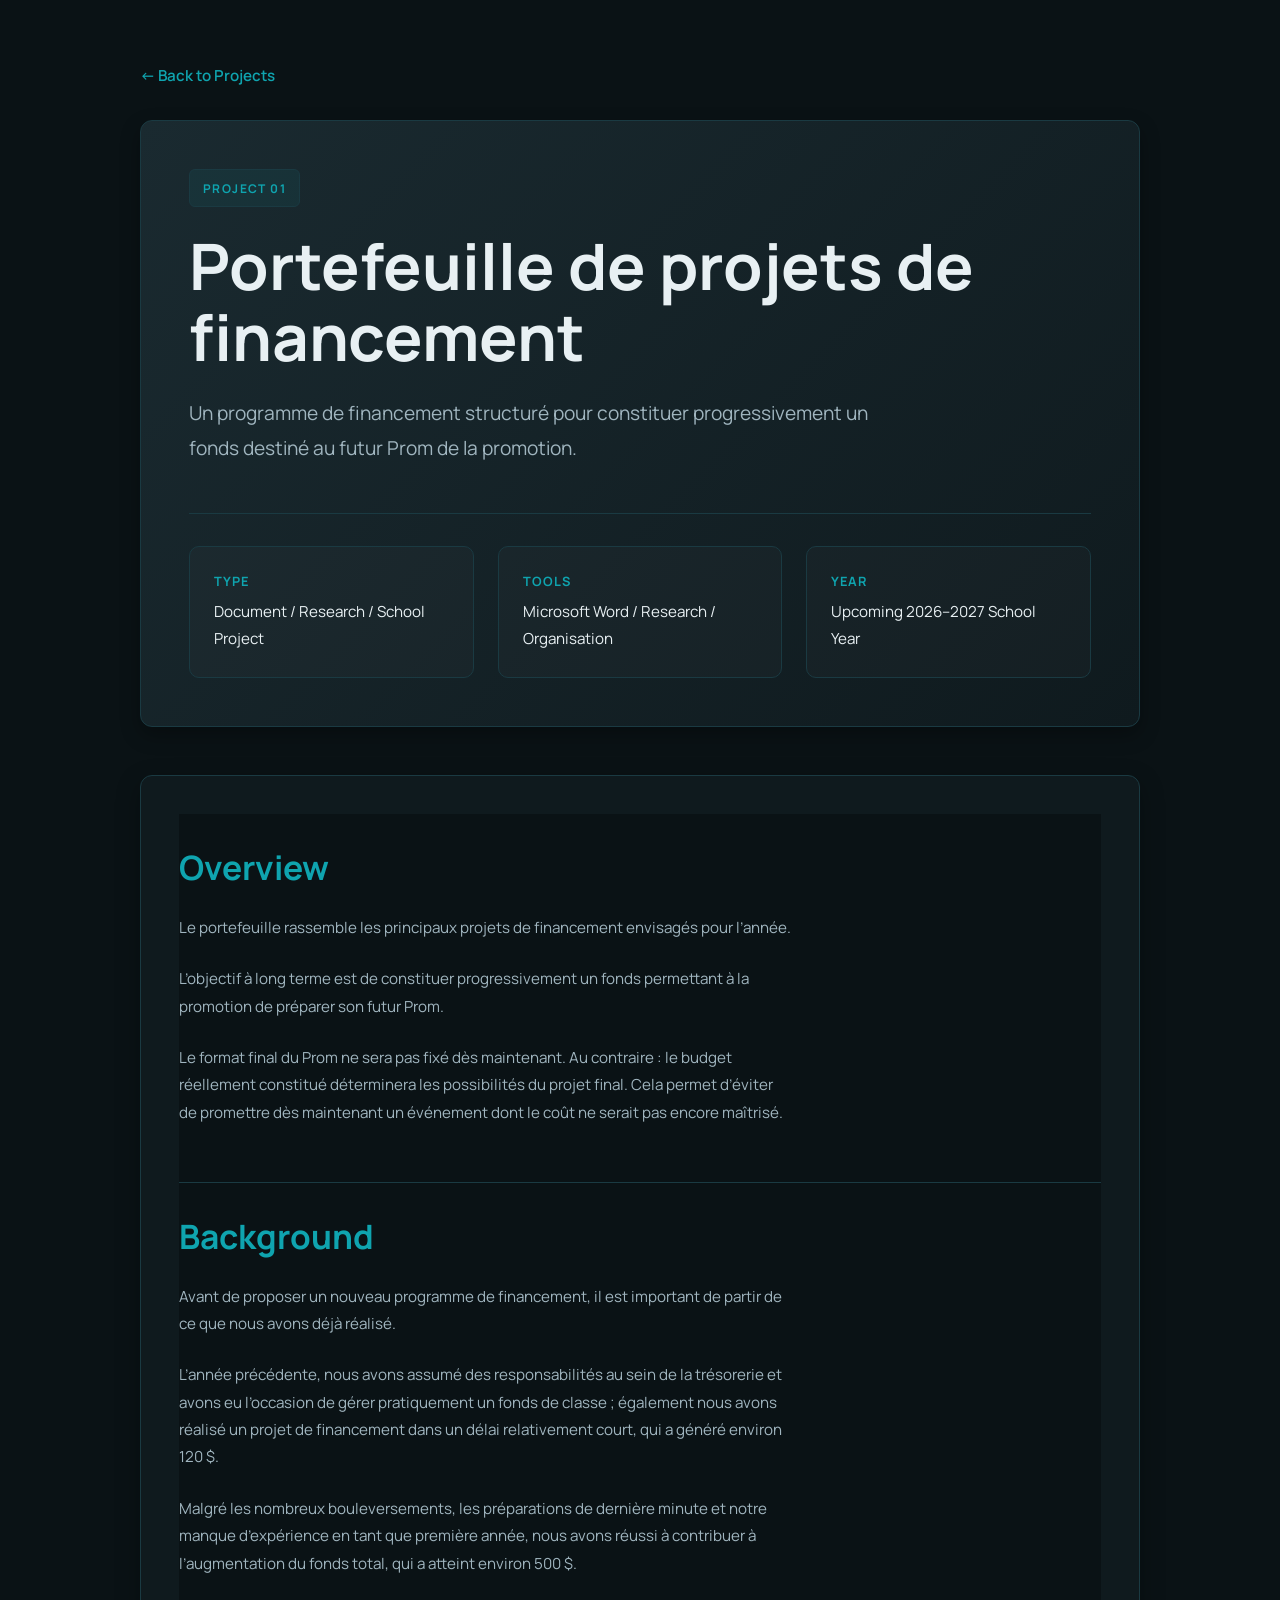
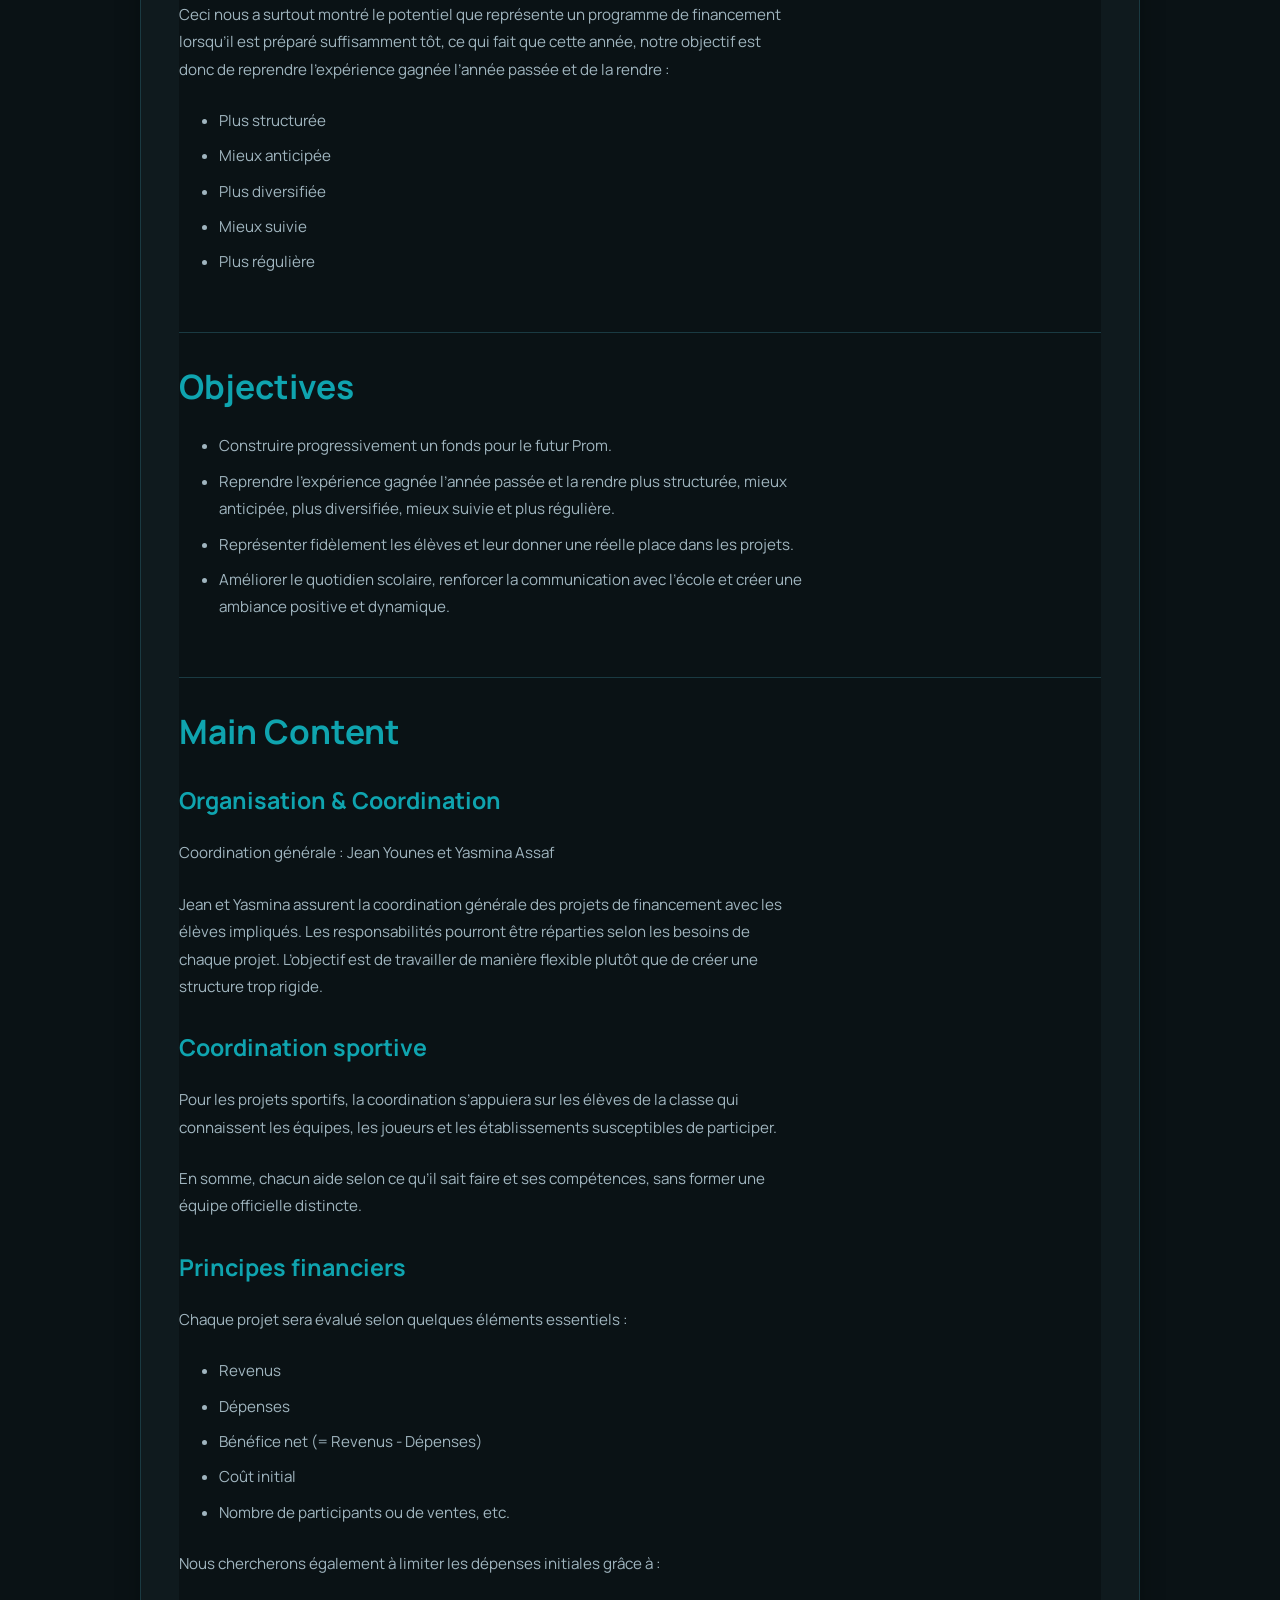
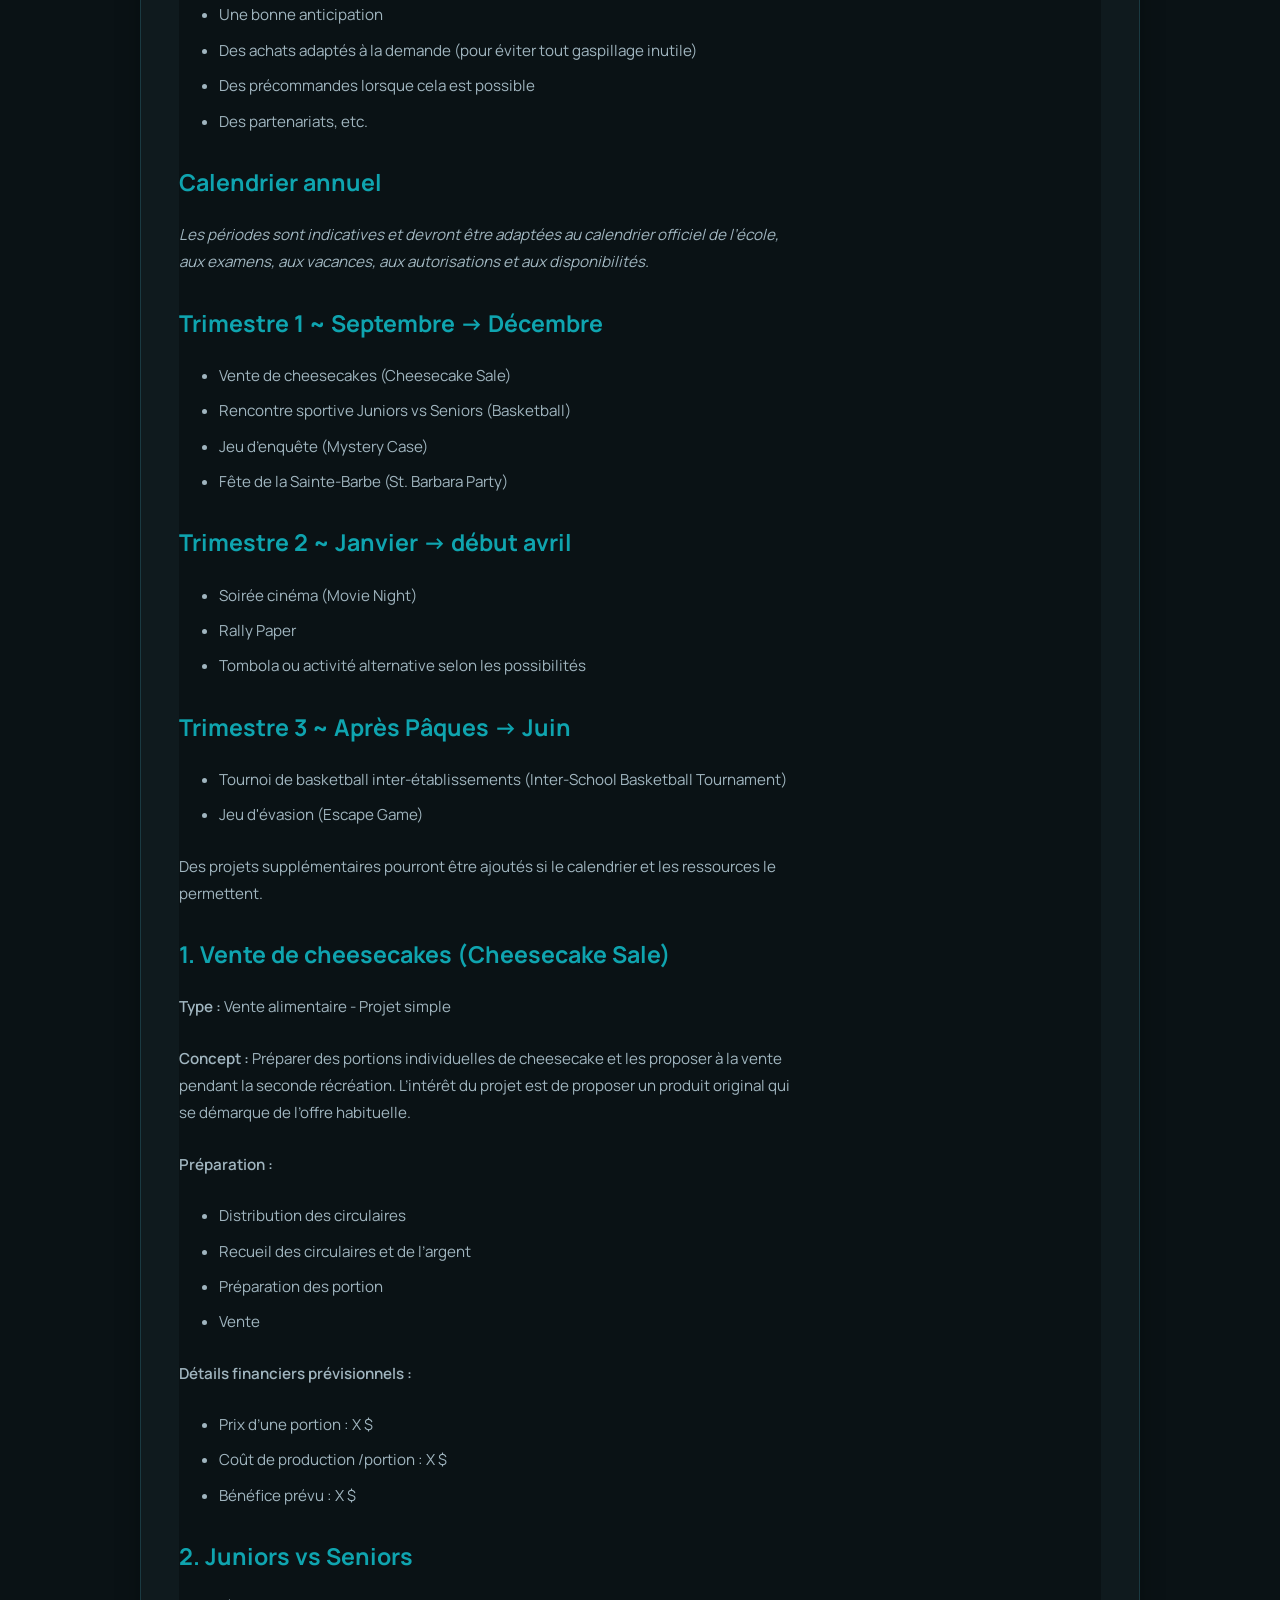
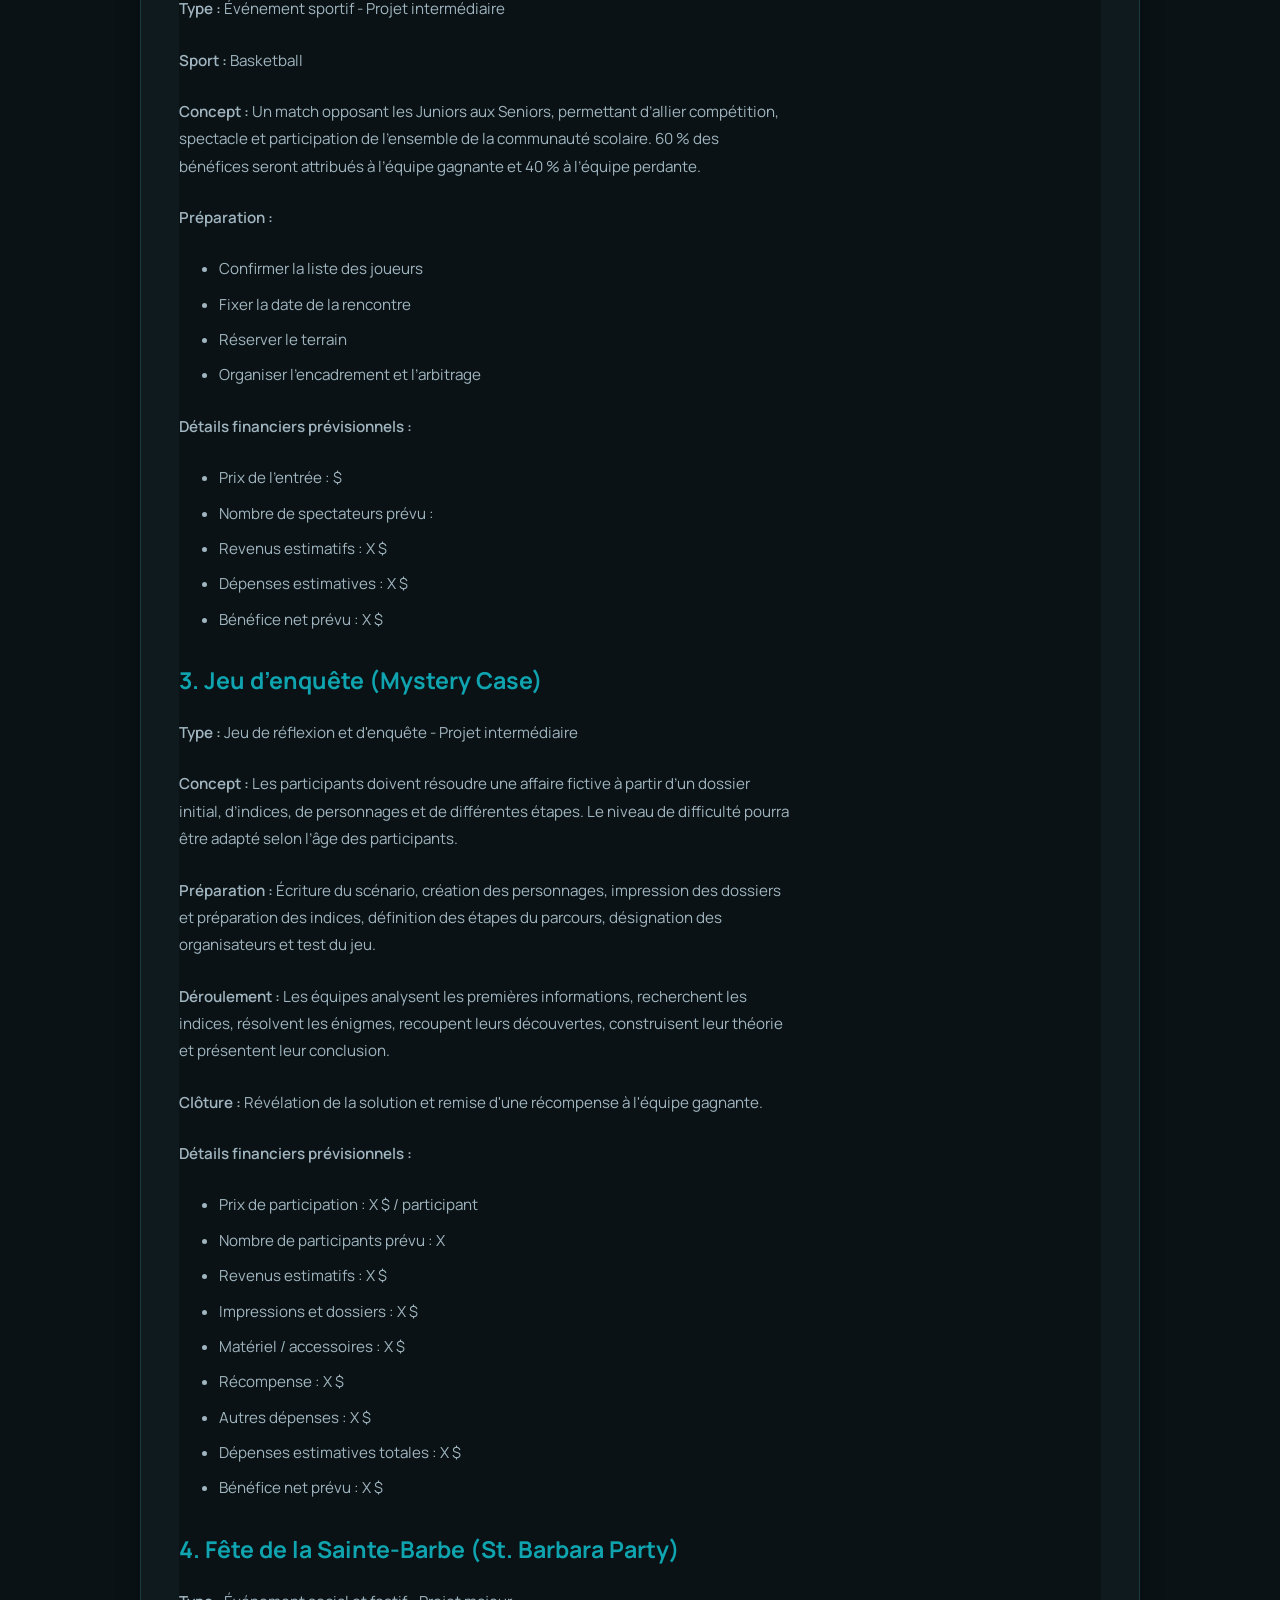
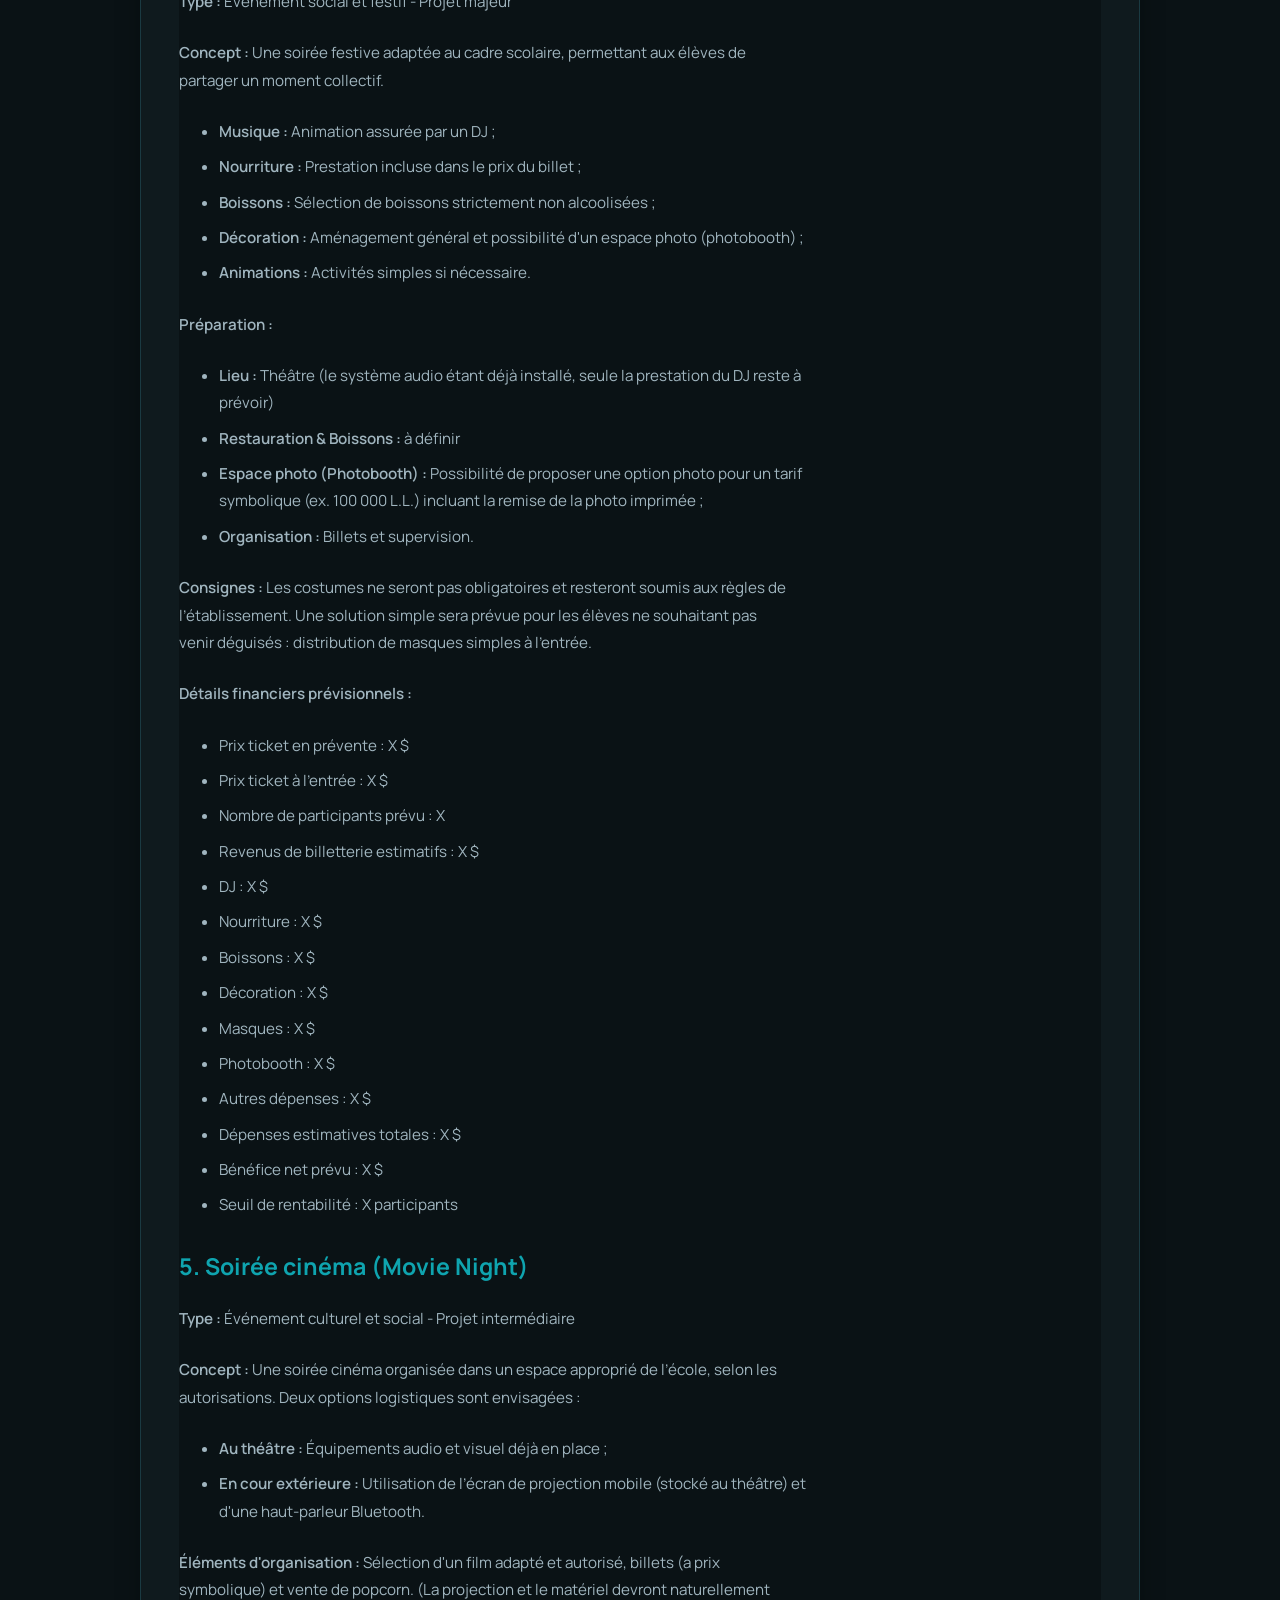
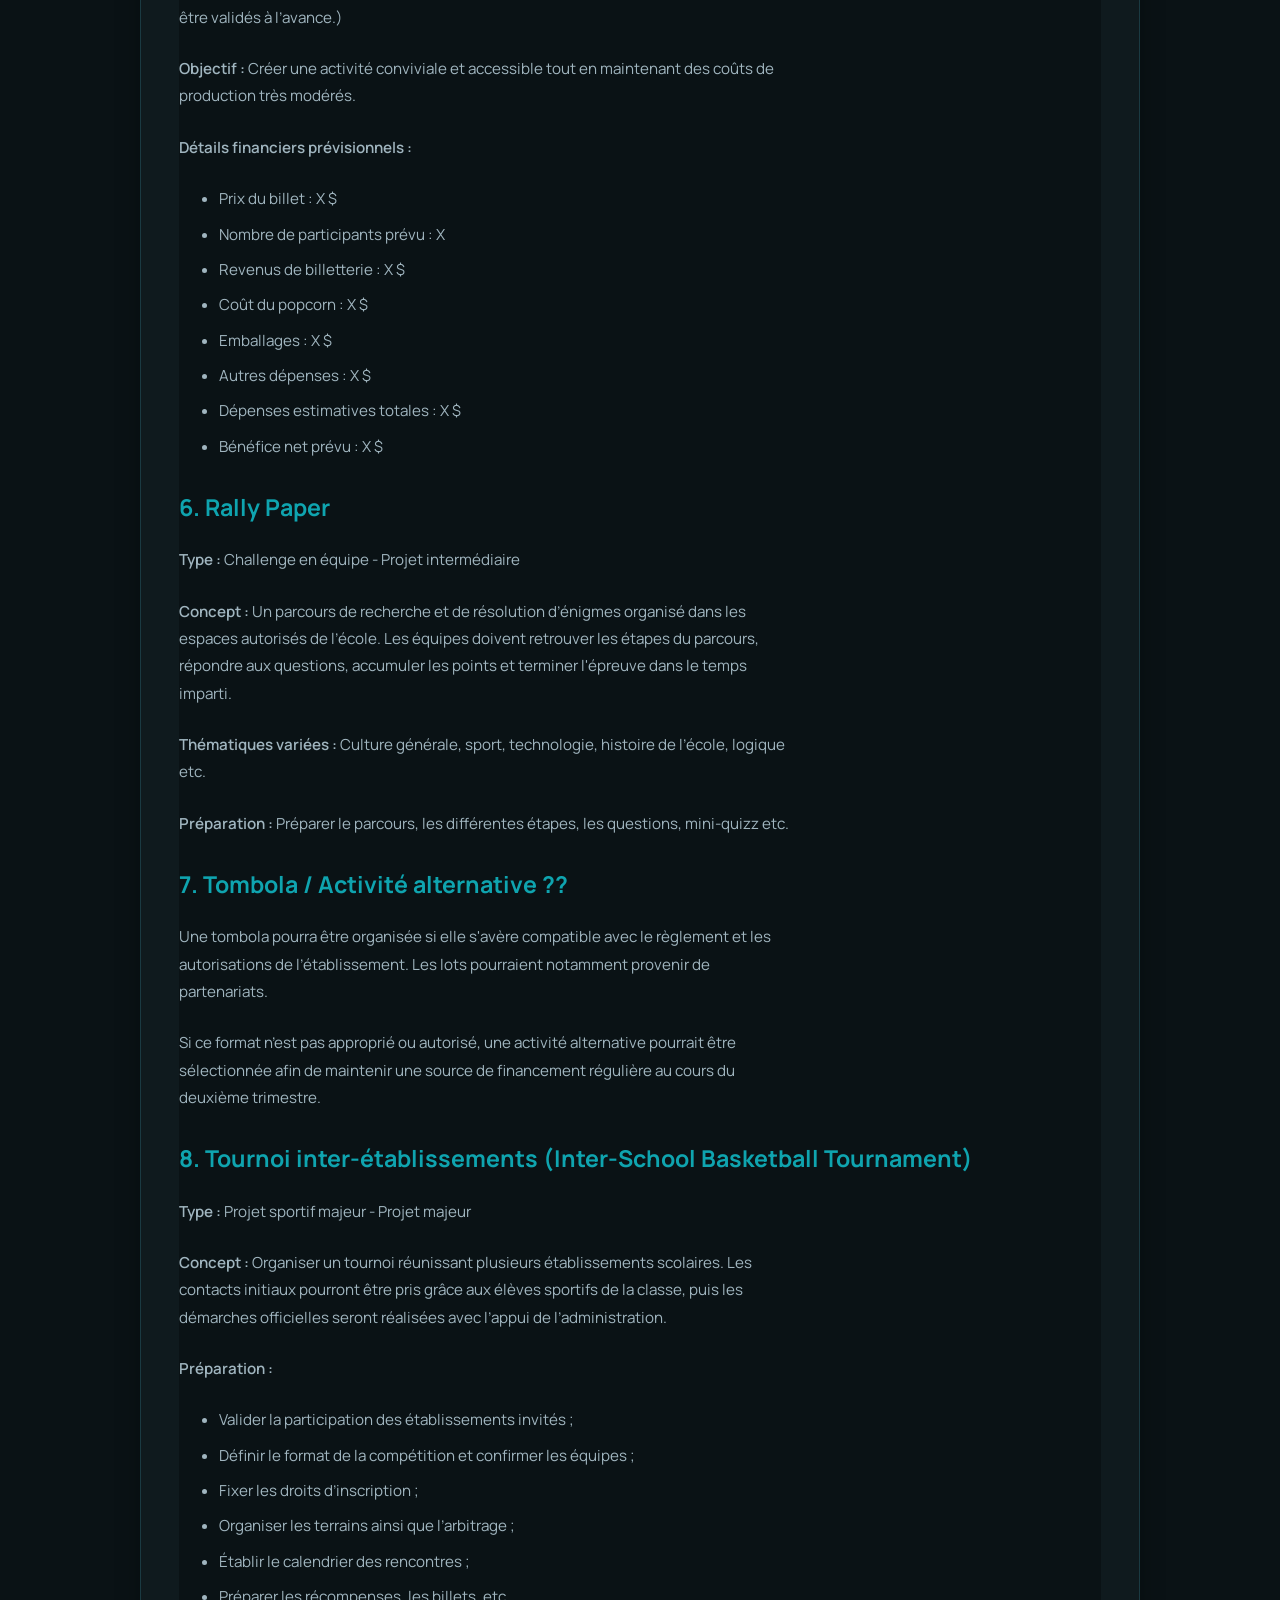
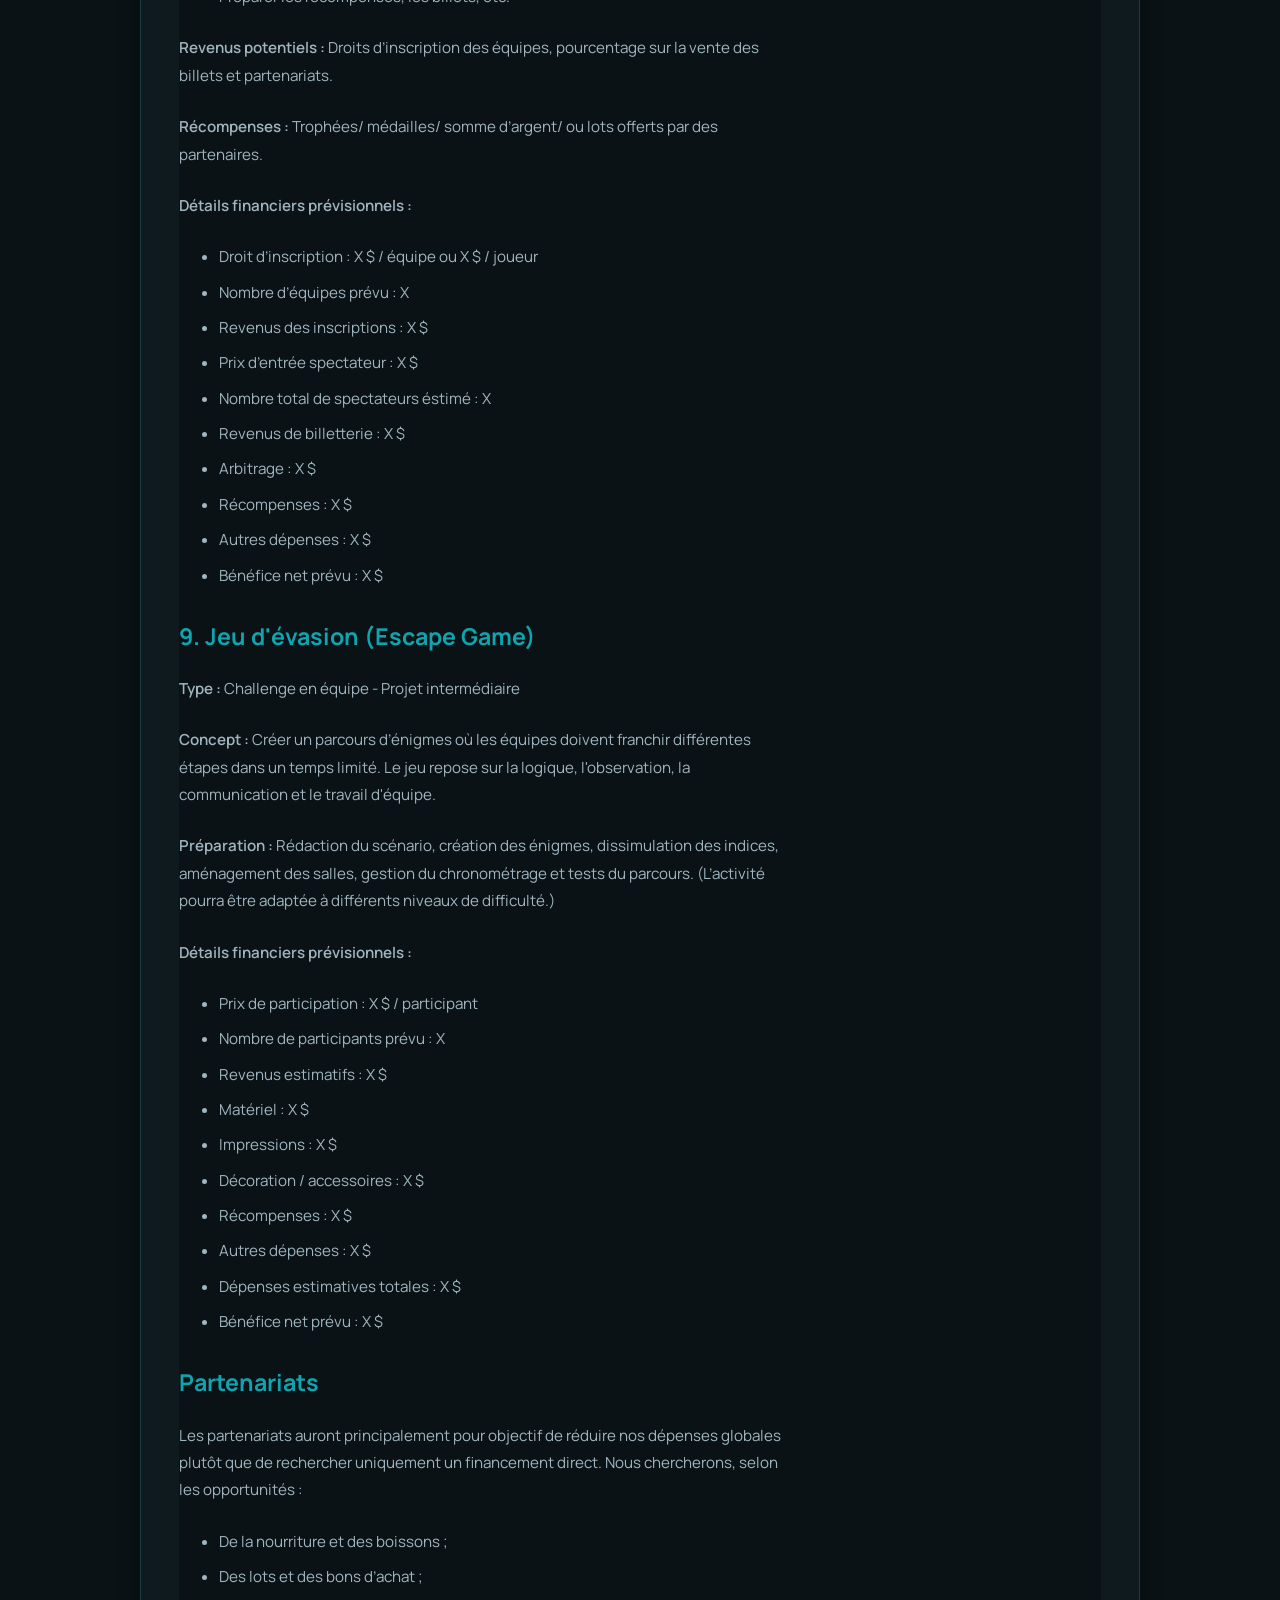
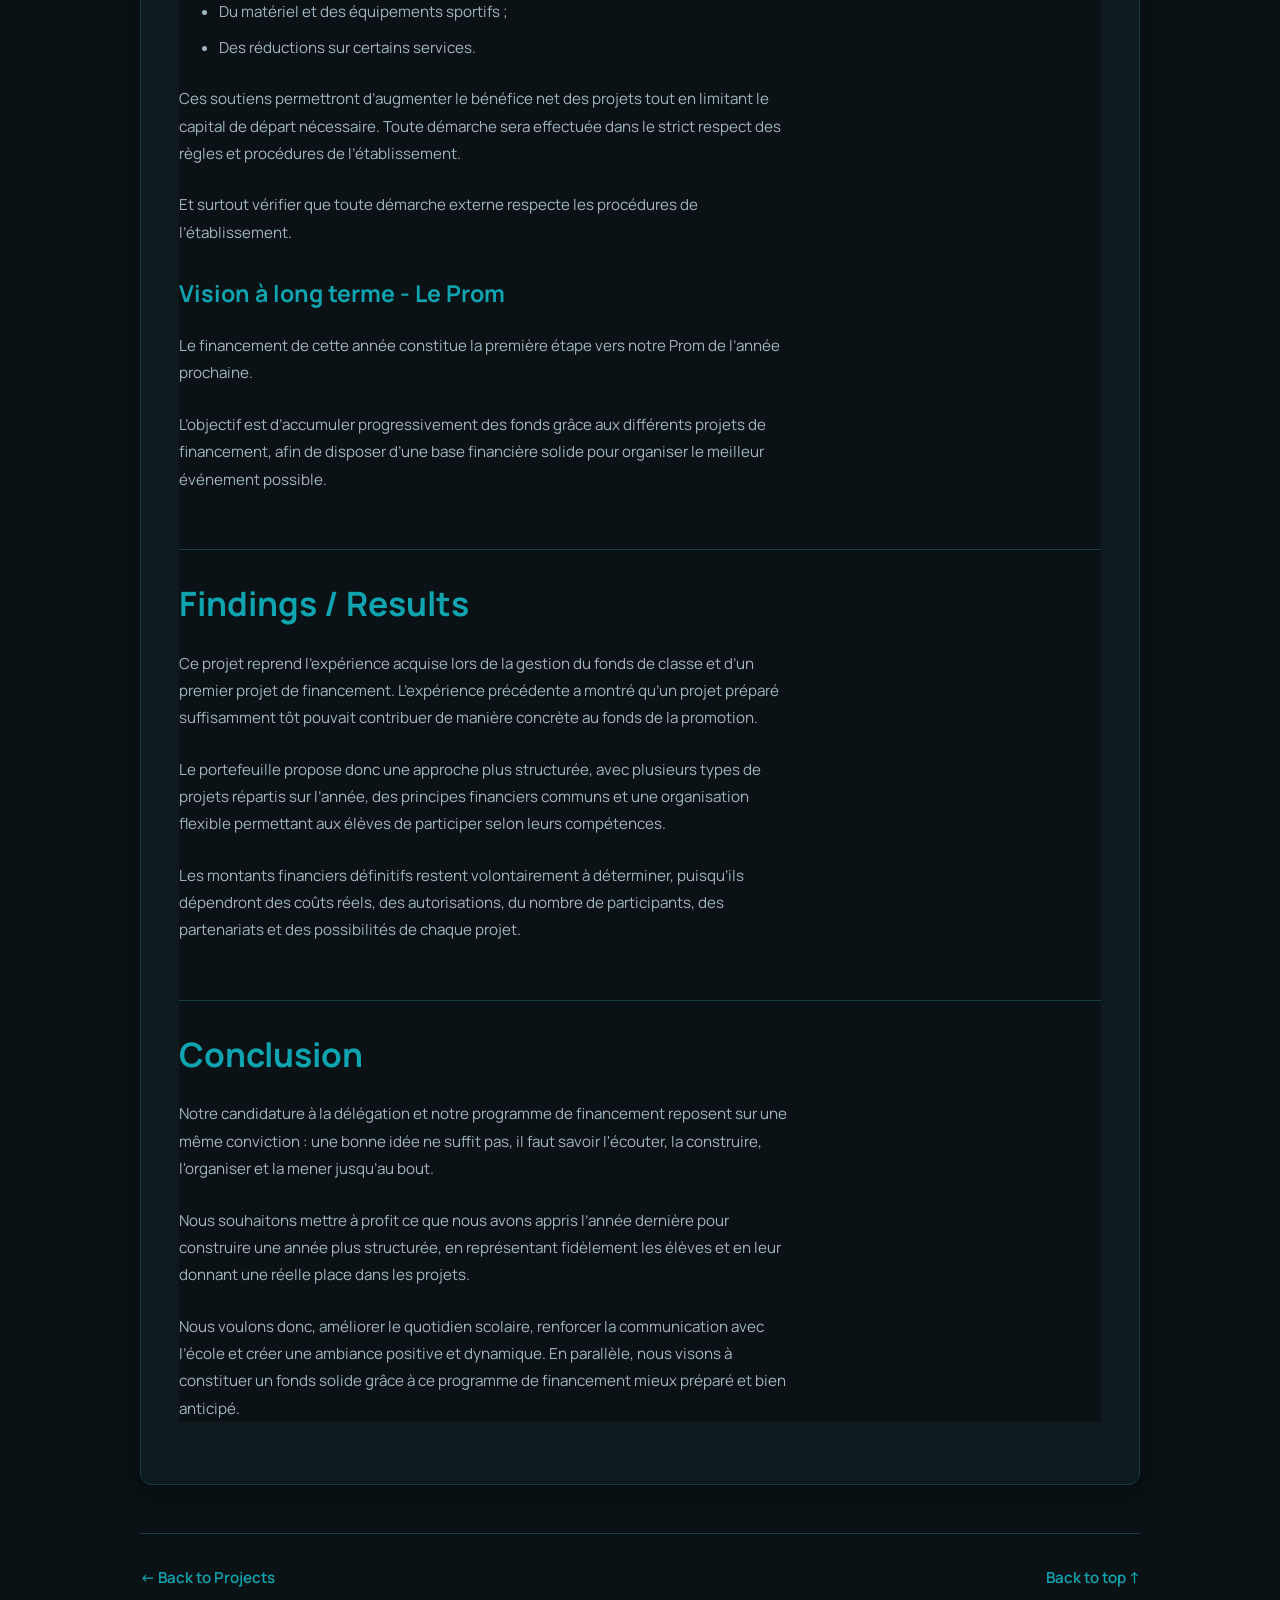
==== commit a1e138d0: "Update project1.html" ====
--- a/Projects/project1.html
+++ b/Projects/project1.html
@@ -342,43 +342,6 @@
                 <p>Nous voulons donc, améliorer le quotidien scolaire, renforcer la communication avec l’école et créer une ambiance positive et dynamique. En parallèle, nous visons à constituer un fonds solide grâce à ce programme de financement mieux préparé et bien anticipé.</p>
             </section>
 
-            <section class="project-section">
-                <h2>Table Example</h2>
-                <div class="project-table-wrap" role="region" aria-label="Project table example">
-                    <table>
-                        <caption>Structure générale du programme de financement</caption>
-                        <thead>
-                            <tr>
-                                <th>Catégorie</th>
-                                <th>Description</th>
-                                <th>Objectif</th>
-                            </tr>
-                        </thead>
-                        <tbody>
-                            <tr>
-                                <td>Expérience précédente</td>
-                                <td>Gestion d’un fonds de classe et premier projet de financement</td>
-                                <td>Reprendre l’expérience acquise et l’améliorer</td>
-                            </tr>
-                            <tr>
-                                <td>Projets de financement</td>
-                                <td>Ventes, événements, activités sportives et jeux</td>
-                                <td>Créer des sources de financement diversifiées</td>
-                            </tr>
-                            <tr>
-                                <td>Partenariats</td>
-                                <td>Réductions, nourriture, lots et matériel</td>
-                                <td>Réduire les dépenses et augmenter le bénéfice net</td>
-                            </tr>
-                            <tr>
-                                <td>Vision à long terme</td>
-                                <td>Accumulation progressive du fonds</td>
-                                <td>Préparer le futur Prom</td>
-                            </tr>
-                        </tbody>
-                    </table>
-                </div>
-            </section>
         </article>
 
         <nav class="project-footer-nav" aria-label="Project footer navigation">
